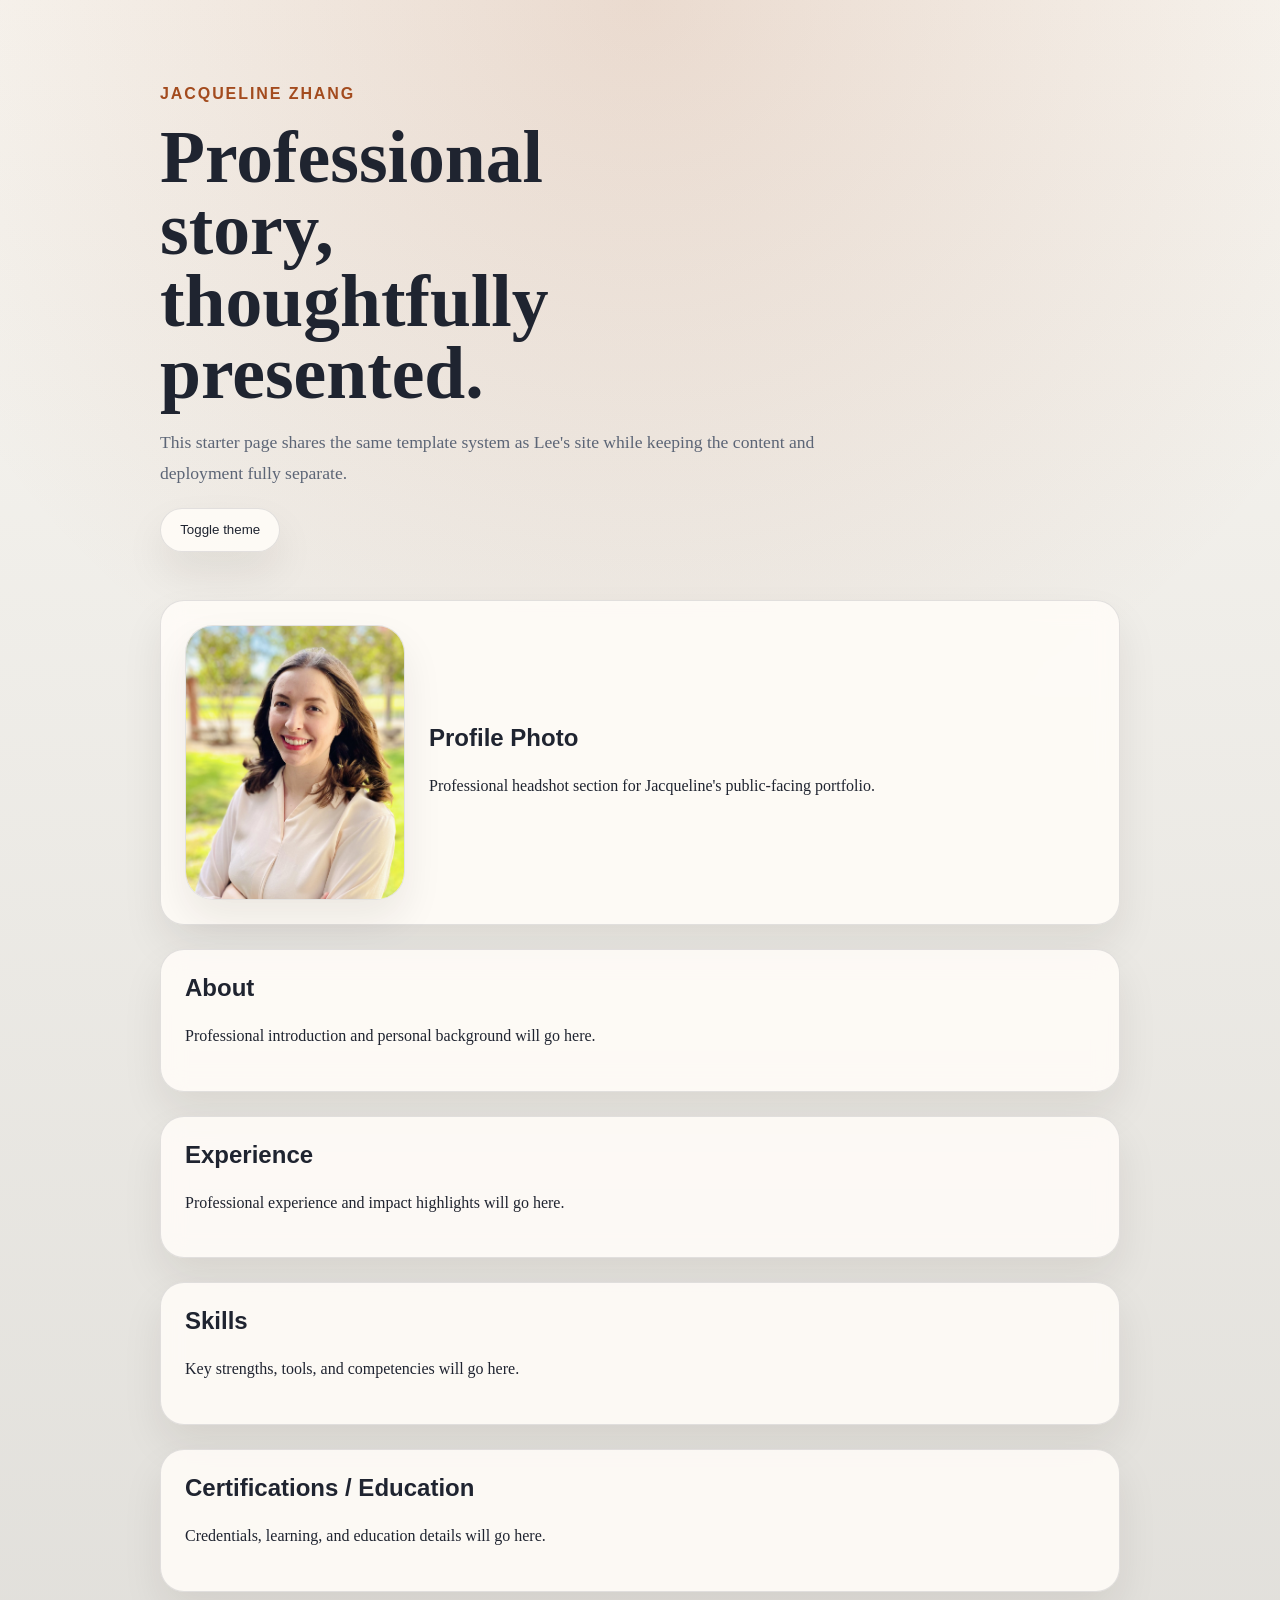
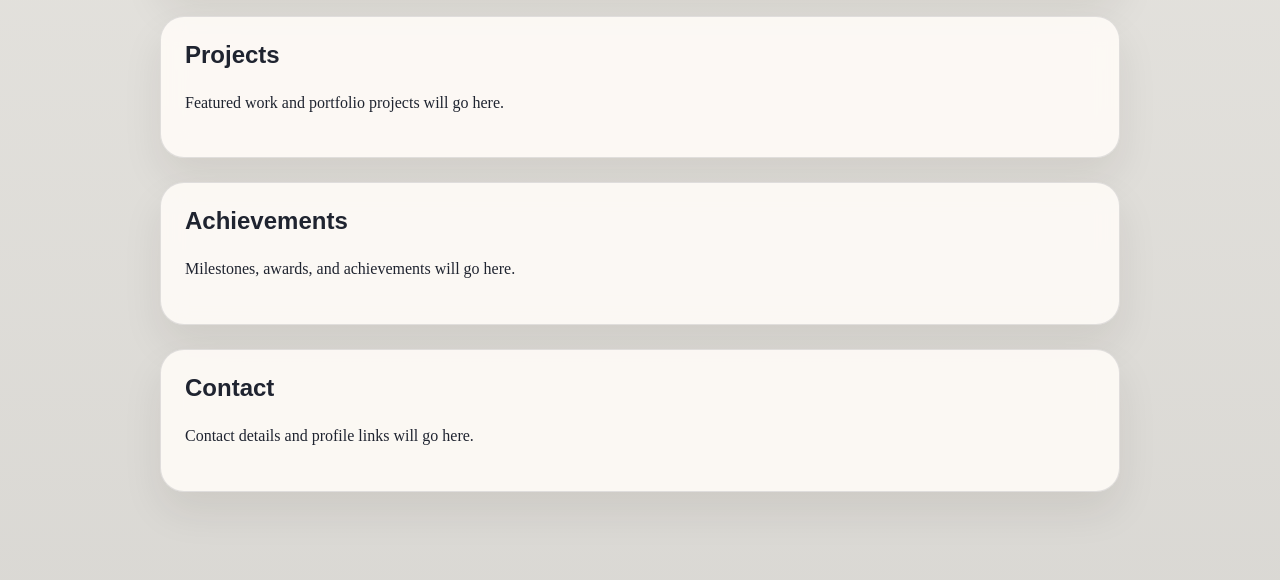
==== sites/jacqueline/src/index.html @ 5aa0fb9c "Initial portfolio sites" ====
<!DOCTYPE html>
<html lang="en">
  <head>
    <meta charset="UTF-8" />
    <meta name="viewport" content="width=device-width, initial-scale=1.0" />
    <title>Jacqueline Zhang | Portfolio</title>
    <meta
      name="description"
      content="Jacqueline Zhang's professional portfolio and resume site."
    />
    <link rel="stylesheet" href="./styles.css" />
    <script defer src="./script.js"></script>
  </head>
  <body>
    <header class="hero">
      <div class="container">
        <p class="eyebrow">Jacqueline Zhang</p>
        <h1>Professional story, thoughtfully presented.</h1>
        <p class="lede">
          This starter page shares the same template system as Lee's site while
          keeping the content and deployment fully separate.
        </p>
        <button class="theme-toggle" type="button" aria-label="Toggle theme">
          Toggle theme
        </button>
      </div>
    </header>

    <main class="container">
      <section class="profile-card">
        <div class="profile-image-wrap">
          <img
            class="profile-image"
            src="./profile-photo.jpeg"
            alt="Professional profile portrait for Jacqueline Zhang"
          />
        </div>
        <div class="profile-copy">
          <h2>Profile Photo</h2>
          <p>
            Professional headshot section for Jacqueline's public-facing
            portfolio.
          </p>
        </div>
      </section>

      <section>
        <h2>About</h2>
        <p>Professional introduction and personal background will go here.</p>
      </section>

      <section>
        <h2>Experience</h2>
        <p>Professional experience and impact highlights will go here.</p>
      </section>

      <section>
        <h2>Skills</h2>
        <p>Key strengths, tools, and competencies will go here.</p>
      </section>

      <section>
        <h2>Certifications / Education</h2>
        <p>Credentials, learning, and education details will go here.</p>
      </section>

      <section>
        <h2>Projects</h2>
        <p>Featured work and portfolio projects will go here.</p>
      </section>

      <section>
        <h2>Achievements</h2>
        <p>Milestones, awards, and achievements will go here.</p>
      </section>

      <section>
        <h2>Contact</h2>
        <p>Contact details and profile links will go here.</p>
      </section>
    </main>
  </body>
</html>
---- sites/jacqueline/src/styles.css ----
:root {
  color-scheme: light dark;
  --bg: #f8f6f1;
  --surface: rgba(255, 252, 247, 0.88);
  --text: #1f2430;
  --muted: #5c6576;
  --accent: #a34b1e;
  --border: rgba(31, 36, 48, 0.12);
  --shadow: 0 20px 40px rgba(40, 28, 15, 0.08);
}

body[data-theme="dark"] {
  --bg: #171310;
  --surface: rgba(29, 22, 18, 0.84);
  --text: #f8f2eb;
  --muted: #d3c7bb;
  --accent: #ffb27d;
  --border: rgba(248, 242, 235, 0.12);
  --shadow: 0 24px 44px rgba(0, 0, 0, 0.28);
}

* {
  box-sizing: border-box;
}

body {
  margin: 0;
  font-family: Georgia, "Times New Roman", serif;
  background:
    radial-gradient(circle at top, rgba(163, 75, 30, 0.16), transparent 35%),
    linear-gradient(180deg, var(--bg), color-mix(in srgb, var(--bg) 88%, #000 12%));
  color: var(--text);
}

.container {
  width: min(960px, calc(100% - 2rem));
  margin: 0 auto;
}

.hero {
  padding: 5rem 0 3rem;
}

.eyebrow {
  margin: 0 0 0.75rem;
  text-transform: uppercase;
  letter-spacing: 0.12em;
  color: var(--accent);
  font-weight: 700;
  font-family: "Segoe UI", Tahoma, Geneva, Verdana, sans-serif;
}

h1 {
  margin: 0;
  max-width: 12ch;
  font-size: clamp(2.5rem, 6vw, 4.6rem);
  line-height: 0.98;
}

.lede {
  max-width: 42rem;
  font-size: 1.1rem;
  line-height: 1.8;
  color: var(--muted);
}

.theme-toggle {
  border: 1px solid var(--border);
  background: var(--surface);
  color: var(--text);
  padding: 0.85rem 1.2rem;
  border-radius: 999px;
  cursor: pointer;
  box-shadow: var(--shadow);
}

main {
  padding-bottom: 4rem;
}

.profile-card {
  display: grid;
  grid-template-columns: minmax(180px, 220px) 1fr;
  gap: 1.5rem;
  align-items: center;
}

.profile-image-wrap {
  display: flex;
  justify-content: center;
}

.profile-image {
  width: min(100%, 220px);
  aspect-ratio: 4 / 5;
  display: block;
  object-fit: cover;
  border-radius: 28px;
  border: 1px solid var(--border);
  box-shadow: var(--shadow);
  background: color-mix(in srgb, var(--surface) 72%, white 28%);
}

.profile-copy p {
  margin-bottom: 0;
}

section {
  margin-bottom: 1.5rem;
  padding: 1.5rem;
  border: 1px solid var(--border);
  border-radius: 24px;
  background: var(--surface);
  box-shadow: var(--shadow);
  backdrop-filter: blur(12px);
}

h2 {
  margin-top: 0;
  font-family: "Segoe UI", Tahoma, Geneva, Verdana, sans-serif;
}

p {
  line-height: 1.8;
}

@media (max-width: 640px) {
  .hero {
    padding-top: 3.5rem;
  }

  .profile-card {
    grid-template-columns: 1fr;
    text-align: center;
  }

  section {
    padding: 1.2rem;
  }
}
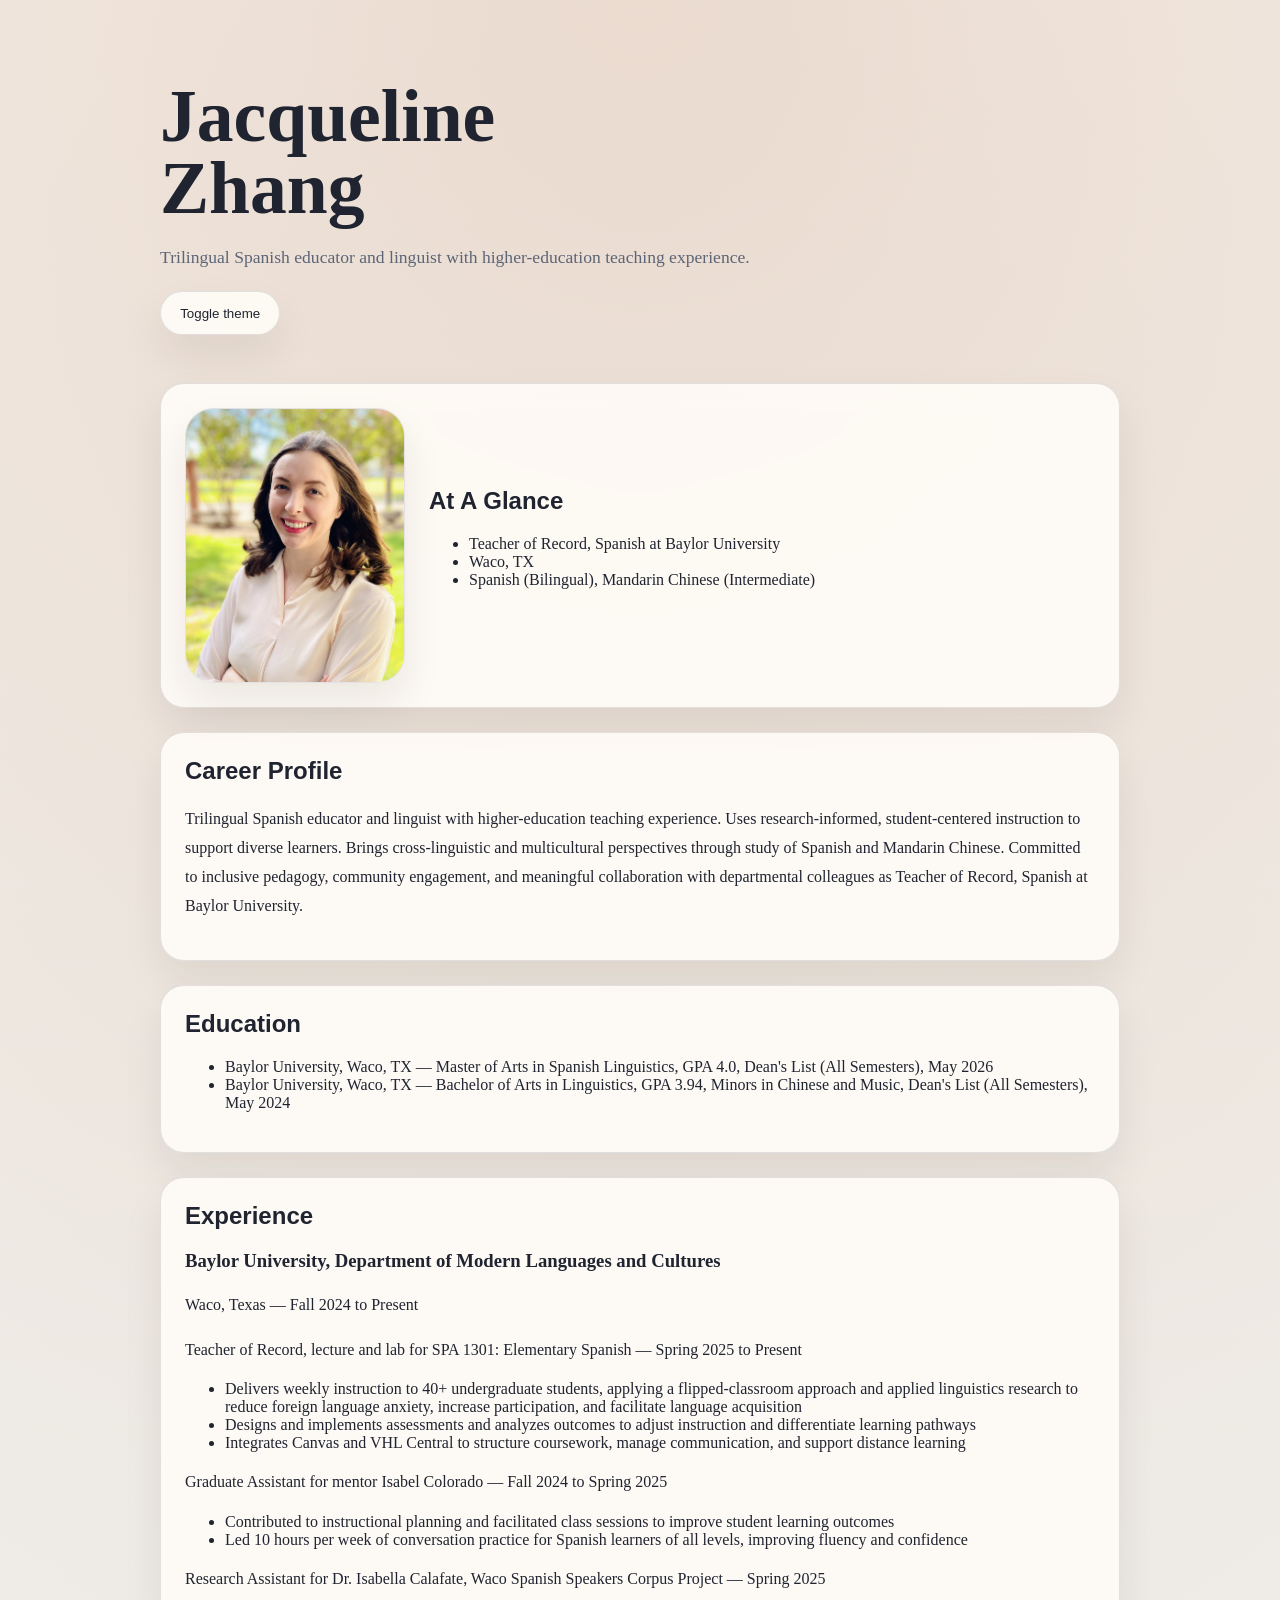
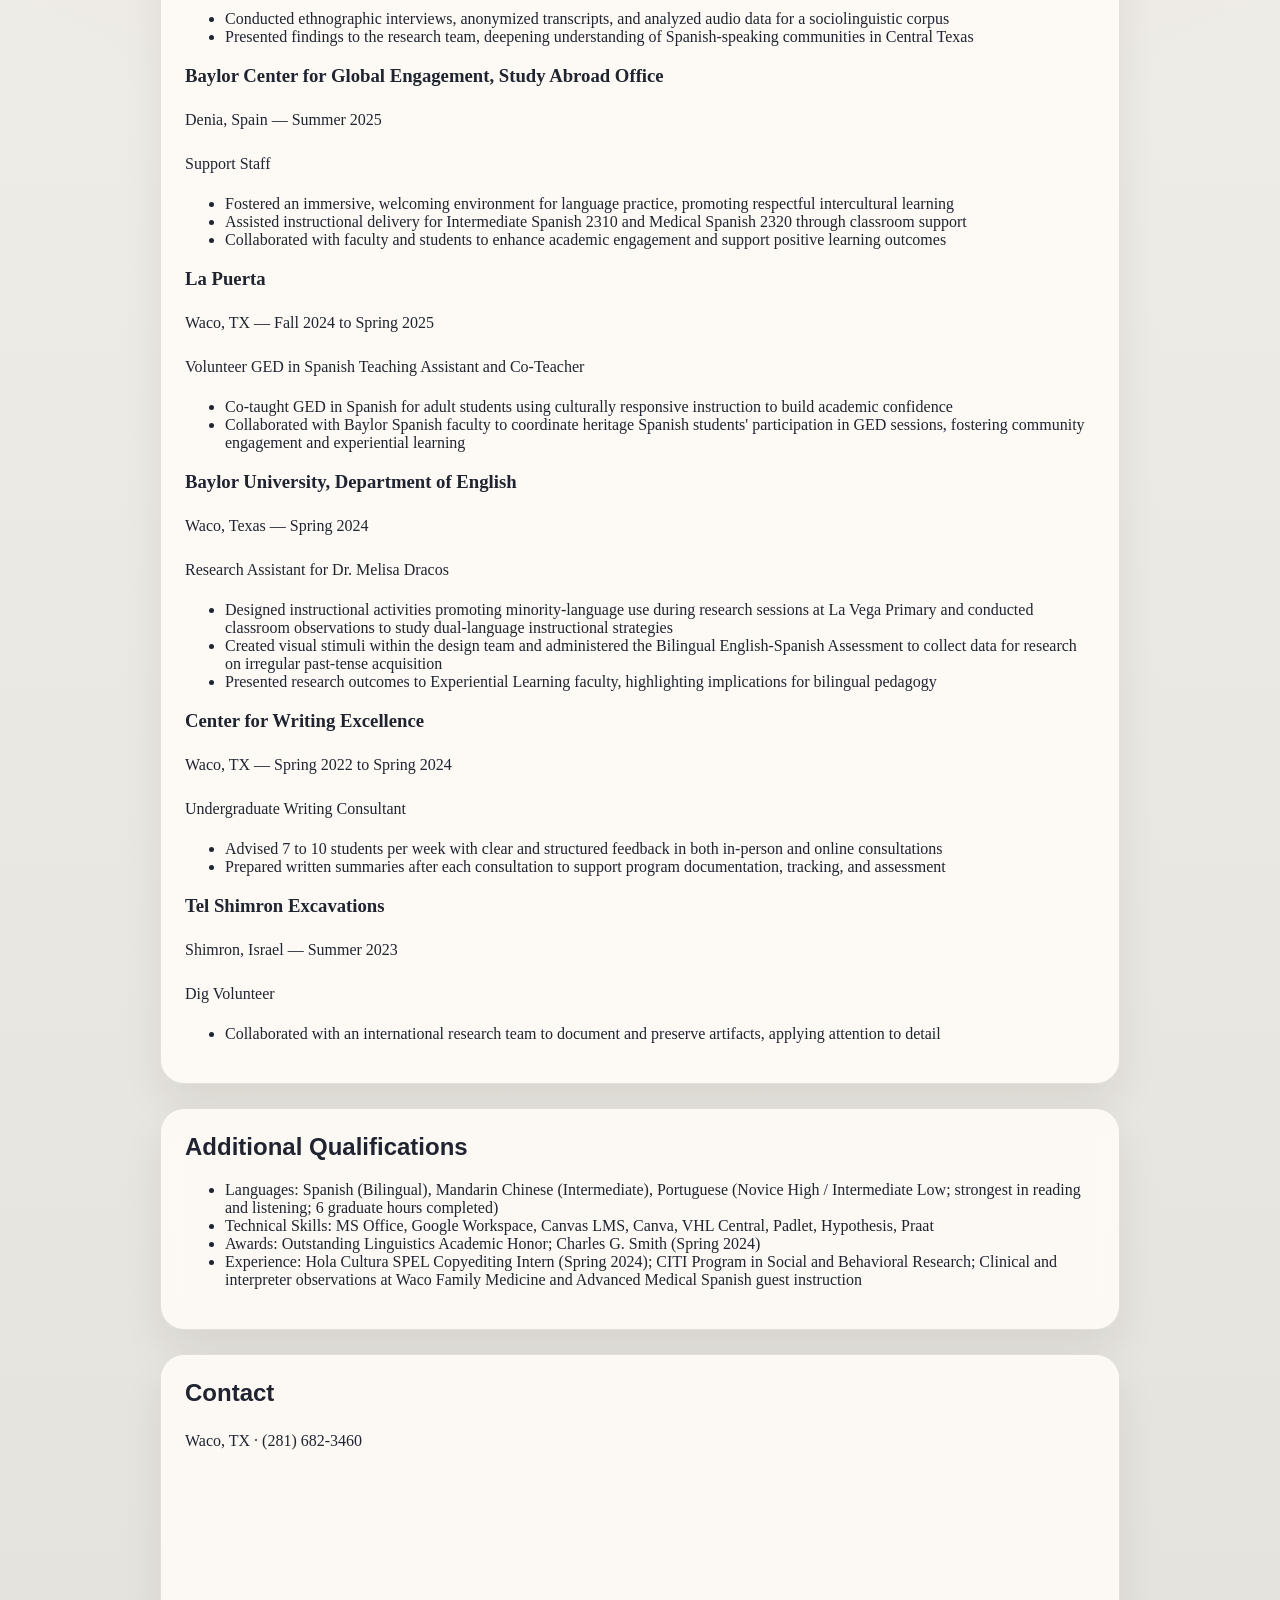
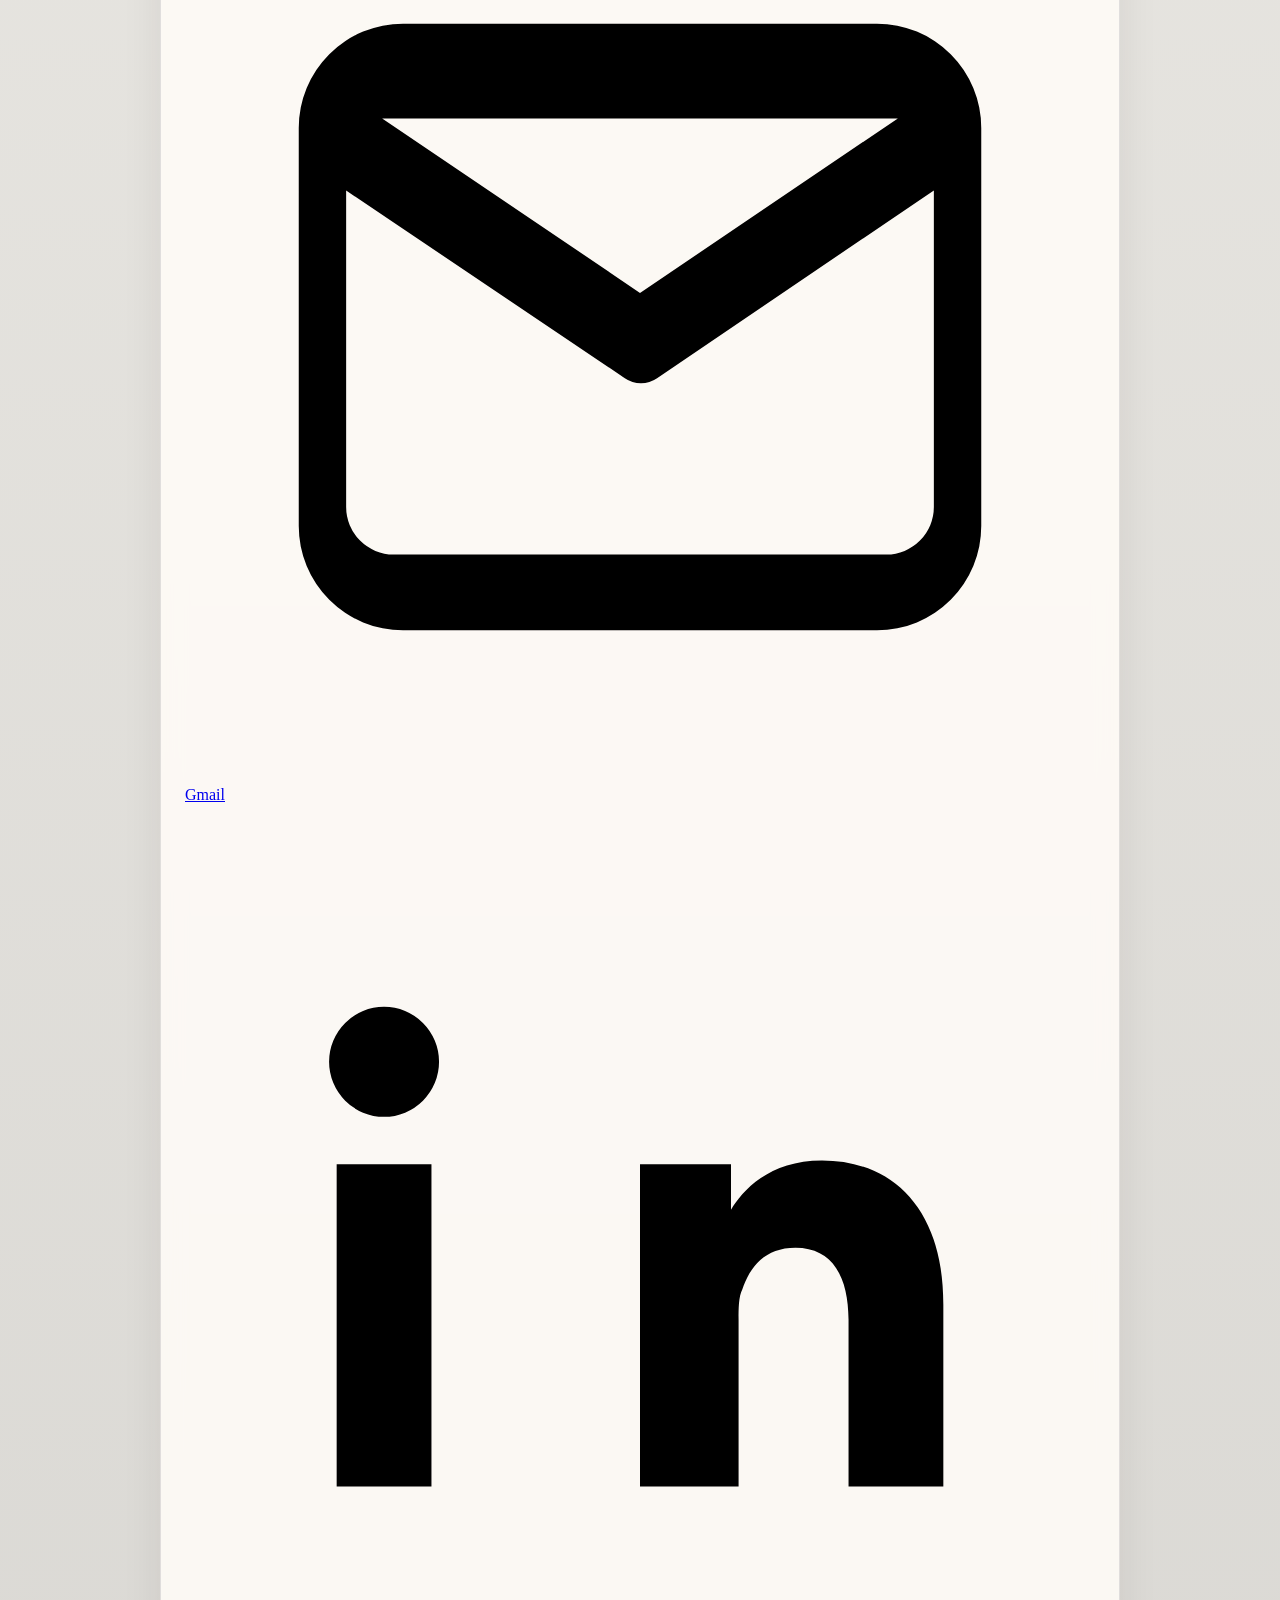
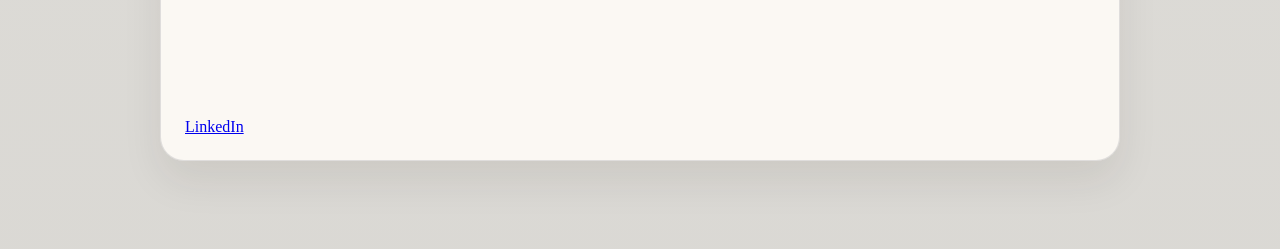
==== commit 5ff85ae5: "Added workflow for jacq site and reformatted site with resume" ====
--- a/sites/jacqueline/src/index.html
+++ b/sites/jacqueline/src/index.html
@@ -8,17 +8,20 @@
       name="description"
       content="Jacqueline Zhang's professional portfolio and resume site."
     />
+    <link
+      rel="icon"
+      href="data:image/svg+xml,%3Csvg xmlns='http://www.w3.org/2000/svg' width='64' height='64'%3E%3Crect width='64' height='64' rx='14' fill='%230e1b2a'/%3E%3Ctext x='50%25' y='56%25' text-anchor='middle' font-family='Helvetica, Arial, sans-serif' font-size='38' fill='white'%3EJ%3C/text%3E%3C/svg%3E"
+    />
     <link rel="stylesheet" href="./styles.css" />
     <script defer src="./script.js"></script>
   </head>
   <body>
     <header class="hero">
       <div class="container">
-        <p class="eyebrow">Jacqueline Zhang</p>
-        <h1>Professional story, thoughtfully presented.</h1>
+        <h1>Jacqueline Zhang</h1>
         <p class="lede">
-          This starter page shares the same template system as Lee's site while
-          keeping the content and deployment fully separate.
+          Trilingual Spanish educator and linguist with higher-education
+          teaching experience.
         </p>
         <button class="theme-toggle" type="button" aria-label="Toggle theme">
           Toggle theme
@@ -36,47 +39,228 @@
           />
         </div>
         <div class="profile-copy">
-          <h2>Profile Photo</h2>
-          <p>
-            Professional headshot section for Jacqueline's public-facing
-            portfolio.
-          </p>
+          <h2>At A Glance</h2>
+          <ul>
+            <li>Teacher of Record, Spanish at Baylor University</li>
+            <li>Waco, TX</li>
+            <li>Spanish (Bilingual), Mandarin Chinese (Intermediate)</li>
+          </ul>
         </div>
       </section>
 
       <section>
-        <h2>About</h2>
-        <p>Professional introduction and personal background will go here.</p>
+        <h2>Career Profile</h2>
+        <p>
+          Trilingual Spanish educator and linguist with higher-education
+          teaching experience. Uses research-informed, student-centered
+          instruction to support diverse learners. Brings cross-linguistic and
+          multicultural perspectives through study of Spanish and Mandarin Chinese. 
+          Committed to inclusive pedagogy, community engagement,
+          and meaningful collaboration with departmental colleagues as Teacher of Record,
+          Spanish at Baylor University.
+        </p>
+      </section>
+
+      <section>
+        <h2>Education</h2>
+        <ul>
+          <li>
+            Baylor University, Waco, TX — Master of Arts in Spanish Linguistics,
+            GPA 4.0, Dean's List (All Semesters), May 2026
+          </li>
+          <li>
+            Baylor University, Waco, TX — Bachelor of Arts in Linguistics, GPA
+            3.94, Minors in Chinese and Music, Dean's List (All Semesters), May
+            2024
+          </li>
+        </ul>
       </section>
 
       <section>
         <h2>Experience</h2>
-        <p>Professional experience and impact highlights will go here.</p>
-      </section>
-
-      <section>
-        <h2>Skills</h2>
-        <p>Key strengths, tools, and competencies will go here.</p>
-      </section>
-
-      <section>
-        <h2>Certifications / Education</h2>
-        <p>Credentials, learning, and education details will go here.</p>
-      </section>
-
-      <section>
-        <h2>Projects</h2>
-        <p>Featured work and portfolio projects will go here.</p>
-      </section>
-
-      <section>
-        <h2>Achievements</h2>
-        <p>Milestones, awards, and achievements will go here.</p>
+
+        <h3>Baylor University, Department of Modern Languages and Cultures</h3>
+        <p>Waco, Texas — Fall 2024 to Present</p>
+        <p>
+          Teacher of Record, lecture and lab for SPA 1301: Elementary Spanish —
+          Spring 2025 to Present
+        </p>
+        <ul>
+          <li>
+            Delivers weekly instruction to 40+ undergraduate students, applying
+            a flipped-classroom approach and applied linguistics research to
+            reduce foreign language anxiety, increase participation, and
+            facilitate language acquisition
+          </li>
+          <li>
+            Designs and implements assessments and analyzes outcomes to adjust
+            instruction and differentiate learning pathways
+          </li>
+          <li>
+            Integrates Canvas and VHL Central to structure coursework, manage
+            communication, and support distance learning
+          </li>
+        </ul>
+        <p>Graduate Assistant for mentor Isabel Colorado — Fall 2024 to Spring 2025</p>
+        <ul>
+          <li>
+            Contributed to instructional planning and facilitated class sessions
+            to improve student learning outcomes
+          </li>
+          <li>
+            Led 10 hours per week of conversation practice for Spanish learners
+            of all levels, improving fluency and confidence
+          </li>
+        </ul>
+        <p>
+          Research Assistant for Dr. Isabella Calafate, Waco Spanish Speakers
+          Corpus Project — Spring 2025
+        </p>
+        <ul>
+          <li>
+            Conducted ethnographic interviews, anonymized transcripts, and
+            analyzed audio data for a sociolinguistic corpus
+          </li>
+          <li>
+            Presented findings to the research team, deepening understanding of
+            Spanish-speaking communities in Central Texas
+          </li>
+        </ul>
+
+        <h3>Baylor Center for Global Engagement, Study Abroad Office</h3>
+        <p>Denia, Spain — Summer 2025</p>
+        <p>Support Staff</p>
+        <ul>
+          <li>
+            Fostered an immersive, welcoming environment for language practice,
+            promoting respectful intercultural learning
+          </li>
+          <li>
+            Assisted instructional delivery for Intermediate Spanish 2310 and
+            Medical Spanish 2320 through classroom support
+          </li>
+          <li>
+            Collaborated with faculty and students to enhance academic
+            engagement and support positive learning outcomes
+          </li>
+        </ul>
+
+        <h3>La Puerta</h3>
+        <p>Waco, TX — Fall 2024 to Spring 2025</p>
+        <p>Volunteer GED in Spanish Teaching Assistant and Co-Teacher</p>
+        <ul>
+          <li>
+            Co-taught GED in Spanish for adult students using culturally
+            responsive instruction to build academic confidence
+          </li>
+          <li>
+            Collaborated with Baylor Spanish faculty to coordinate heritage
+            Spanish students' participation in GED sessions, fostering community
+            engagement and experiential learning
+          </li>
+        </ul>
+
+        <h3>Baylor University, Department of English</h3>
+        <p>Waco, Texas — Spring 2024</p>
+        <p>Research Assistant for Dr. Melisa Dracos</p>
+        <ul>
+          <li>
+            Designed instructional activities promoting minority-language use
+            during research sessions at La Vega Primary and conducted classroom
+            observations to study dual-language instructional strategies
+          </li>
+          <li>
+            Created visual stimuli within the design team and administered the
+            Bilingual English-Spanish Assessment to collect data for research on
+            irregular past-tense acquisition
+          </li>
+          <li>
+            Presented research outcomes to Experiential Learning faculty,
+            highlighting implications for bilingual pedagogy
+          </li>
+        </ul>
+
+        <h3>Center for Writing Excellence</h3>
+        <p>Waco, TX — Spring 2022 to Spring 2024</p>
+        <p>Undergraduate Writing Consultant</p>
+        <ul>
+          <li>
+            Advised 7 to 10 students per week with clear and structured feedback
+            in both in-person and online consultations
+          </li>
+          <li>
+            Prepared written summaries after each consultation to support
+            program documentation, tracking, and assessment
+          </li>
+        </ul>
+
+        <h3>Tel Shimron Excavations</h3>
+        <p>Shimron, Israel — Summer 2023</p>
+        <p>Dig Volunteer</p>
+        <ul>
+          <li>
+            Collaborated with an international research team to document and
+            preserve artifacts, applying attention to detail
+          </li>
+        </ul>
+      </section>
+
+      <section>
+        <h2>Additional Qualifications</h2>
+        <ul>
+          <li>
+            Languages: Spanish (Bilingual), Mandarin Chinese (Intermediate),
+            Portuguese (Novice High / Intermediate Low; strongest in reading and
+            listening; 6 graduate hours completed)
+          </li>
+          <li>
+            Technical Skills: MS Office, Google Workspace, Canvas LMS, Canva,
+            VHL Central, Padlet, Hypothesis, Praat
+          </li>
+          <li>
+            Awards: Outstanding Linguistics Academic Honor; Charles G. Smith
+            (Spring 2024)
+          </li>
+          <li>
+            Experience: Hola Cultura SPEL Copyediting Intern (Spring 2024); CITI
+            Program in Social and Behavioral Research; Clinical and interpreter
+            observations at Waco Family Medicine and Advanced Medical Spanish
+            guest instruction
+          </li>
+        </ul>
       </section>
 
       <section>
         <h2>Contact</h2>
-        <p>Contact details and profile links will go here.</p>
+        <p>Waco, TX · (281) 682-3460</p>
+        <div class="contact-icons">
+          <a
+            class="contact-icon"
+            href="mailto:jacquelineszhang@gmail.com"
+            aria-label="Email Jacqueline Zhang"
+            title="Email"
+          >
+            <svg viewBox="0 0 24 24" aria-hidden="true">
+              <path
+                d="M3 6.75A2.75 2.75 0 0 1 5.75 4h12.5A2.75 2.75 0 0 1 21 6.75v10.5A2.75 2.75 0 0 1 18.25 20H5.75A2.75 2.75 0 0 1 3 17.25V6.75Zm2.2-.25 6.8 4.6 6.8-4.6H5.2Zm13.3 11.5a1.25 1.25 0 0 0 1.25-1.25V8.4l-7.3 4.95a.75.75 0 0 1-.85 0L4.25 8.4v8.35A1.25 1.25 0 0 0 5.5 18h13Z"
+              />
+            </svg>
+            <span>Gmail</span>
+          </a>
+          <a
+            class="contact-icon"
+            href="https://www.linkedin.com/in/zhang-jacqueline/"
+            aria-label="Jacqueline Zhang on LinkedIn"
+            title="LinkedIn"
+          >
+            <svg viewBox="0 0 24 24" aria-hidden="true">
+              <path
+                d="M6.5 9.5v8.5H4V9.5h2.5Zm.2-2.7a1.45 1.45 0 1 1-2.9 0 1.45 1.45 0 0 1 2.9 0ZM20 13.2V18h-2.5v-4.4c0-1.1-.4-1.9-1.4-1.9-.8 0-1.2.5-1.4 1.1-.1.2-.1.5-.1.8V18H12V9.5h2.4v1.2c.3-.5 1-1.3 2.4-1.3 1.8 0 3.2 1.2 3.2 3.8Z"
+              />
+            </svg>
+            <span>LinkedIn</span>
+          </a>
+        </div>
       </section>
     </main>
   </body>
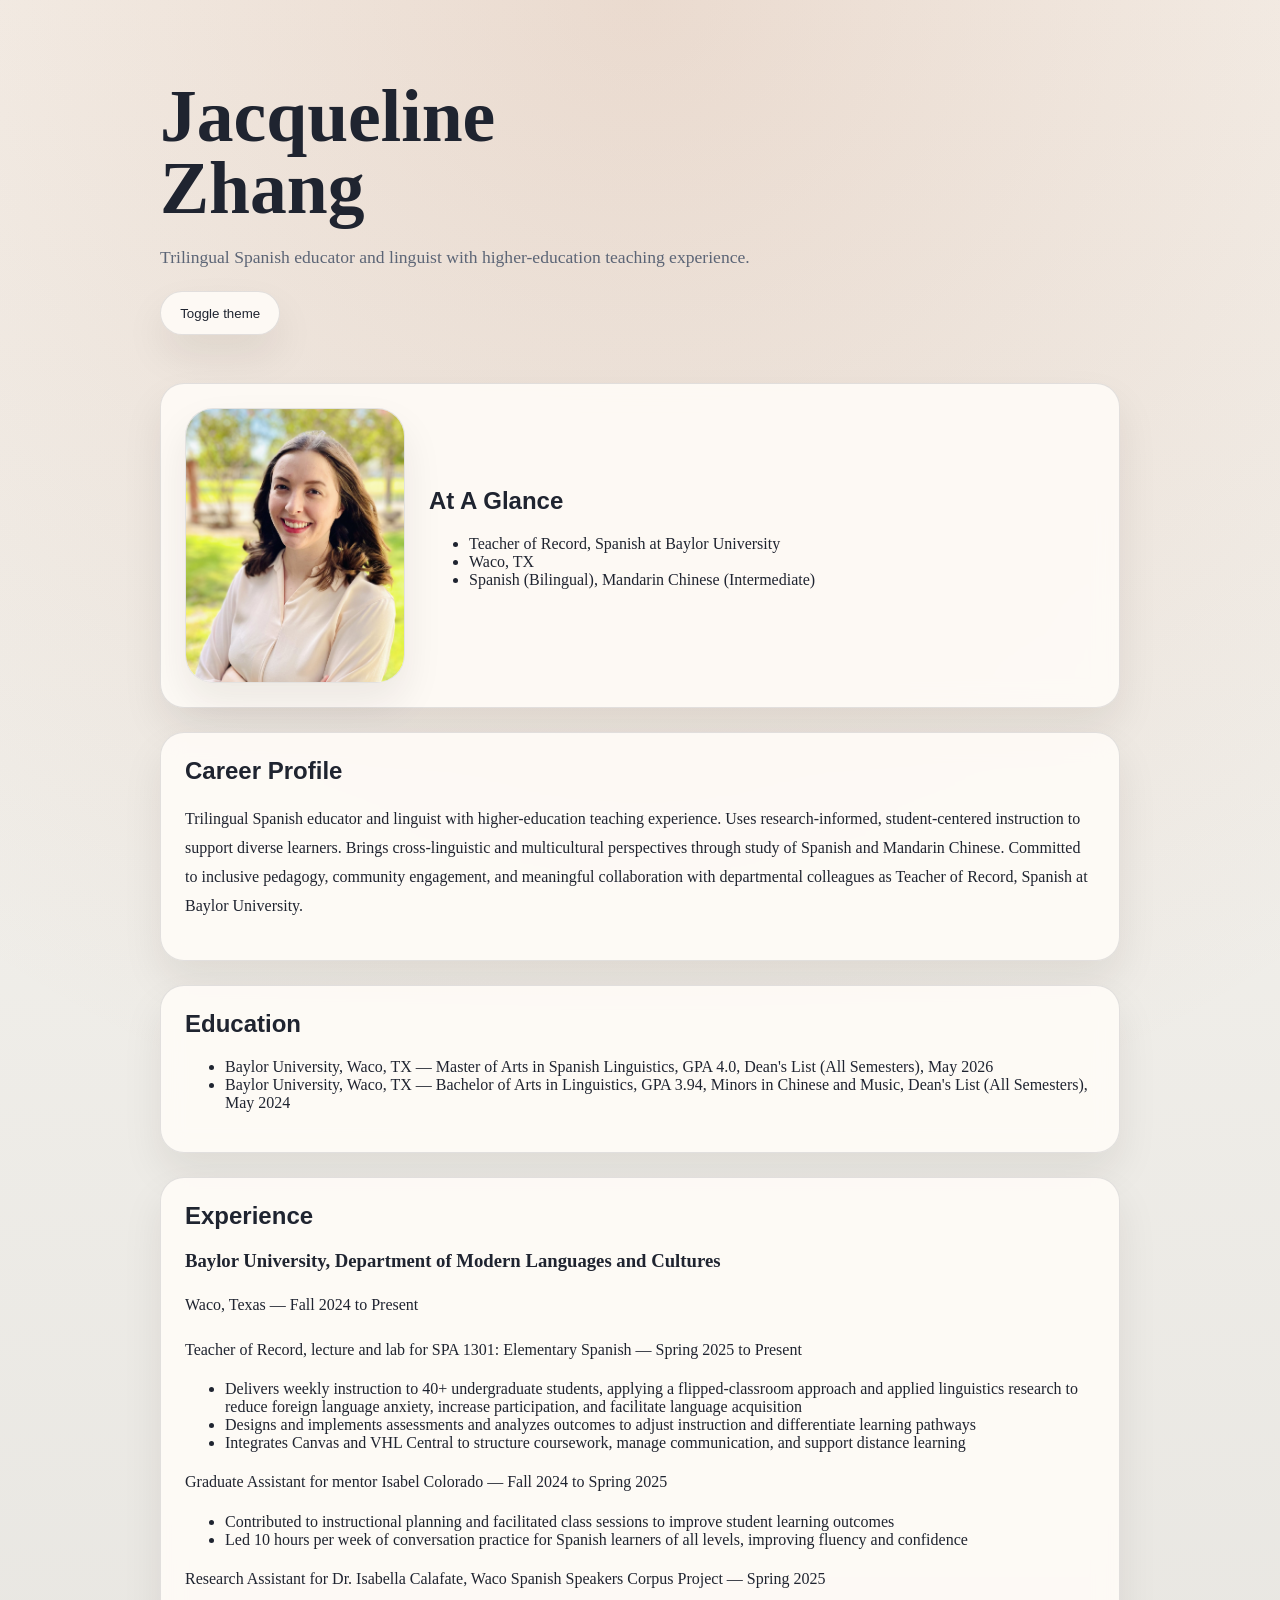
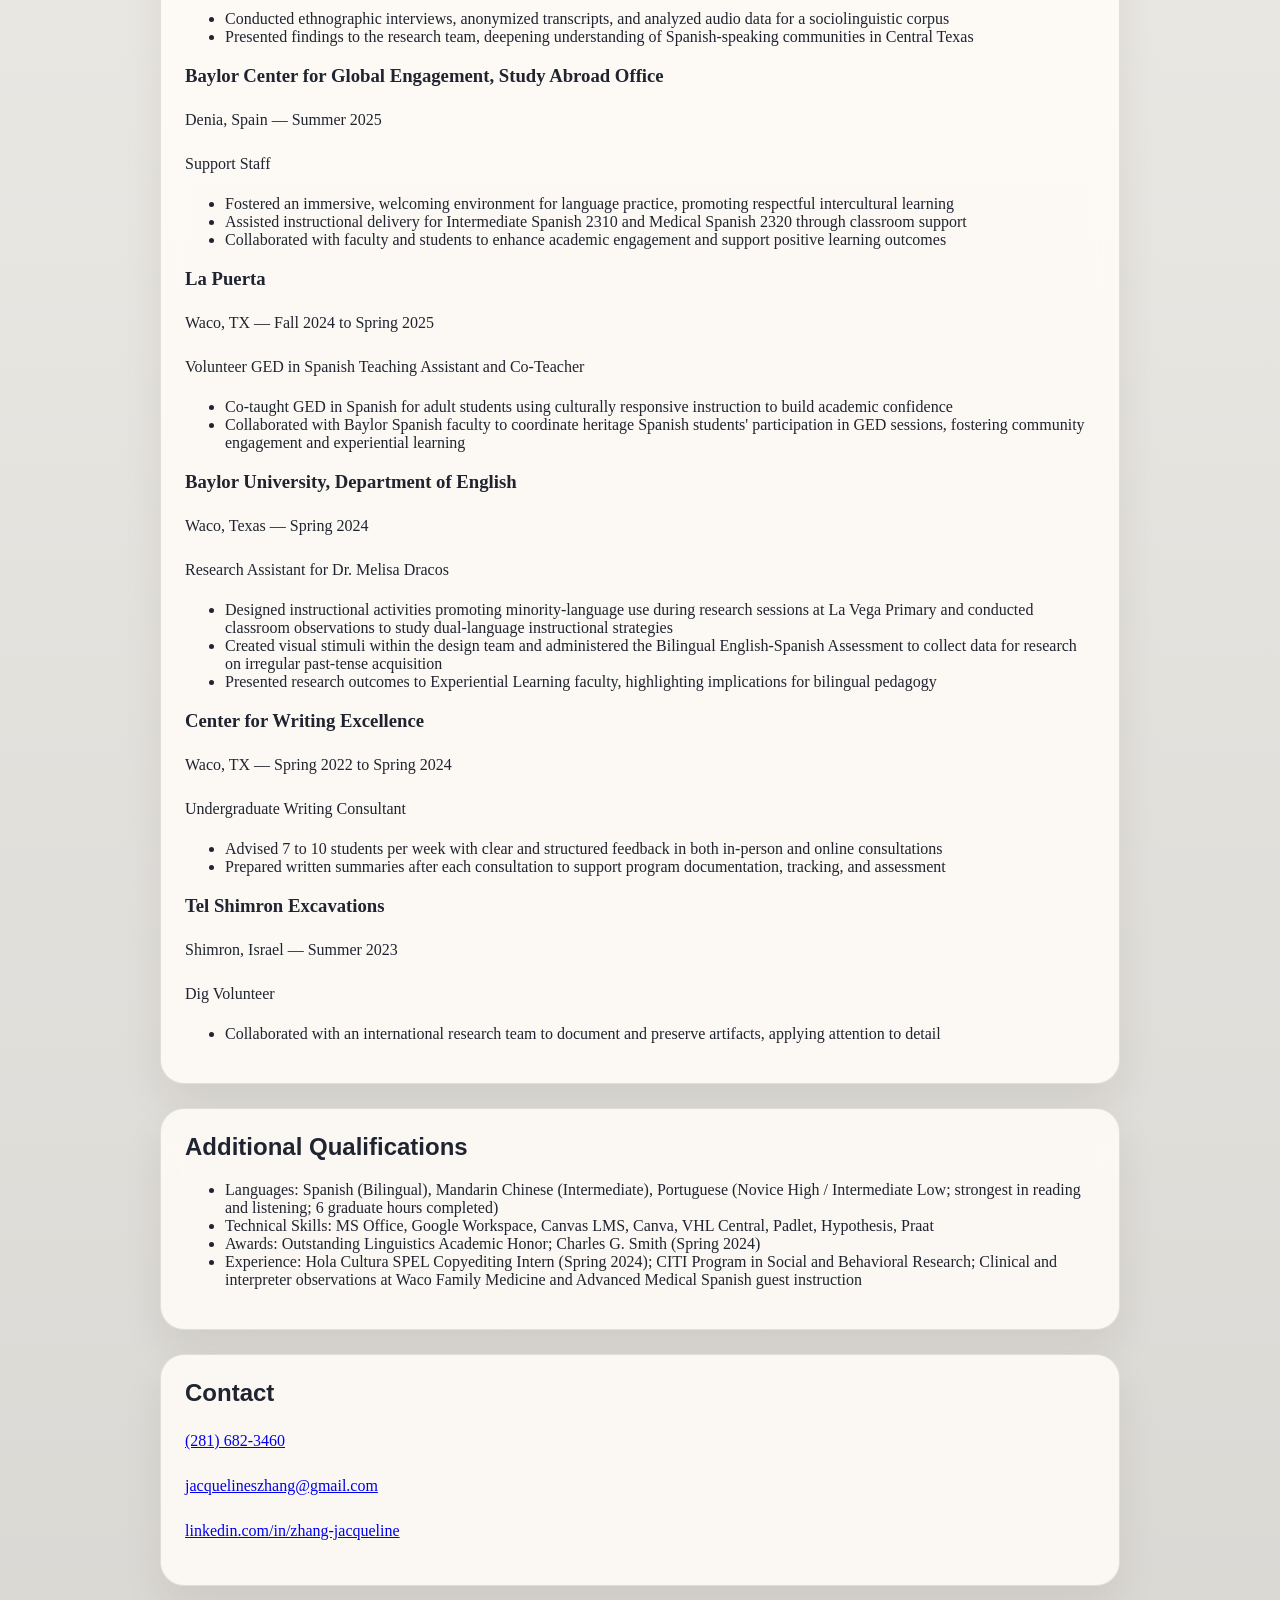
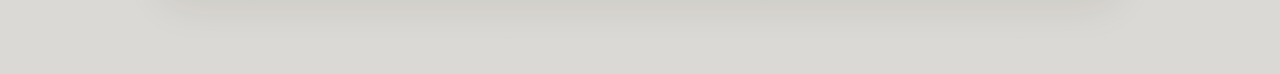
==== commit be581aaf: "Reformatted website" ====
--- a/sites/jacqueline/src/index.html
+++ b/sites/jacqueline/src/index.html
@@ -10,7 +10,7 @@
     />
     <link
       rel="icon"
-      href="data:image/svg+xml,%3Csvg xmlns='http://www.w3.org/2000/svg' width='64' height='64'%3E%3Crect width='64' height='64' rx='14' fill='%230e1b2a'/%3E%3Ctext x='50%25' y='56%25' text-anchor='middle' font-family='Helvetica, Arial, sans-serif' font-size='38' fill='white'%3EJ%3C/text%3E%3C/svg%3E"
+      href="data:image/svg+xml,%3Csvg xmlns='http://www.w3.org/2000/svg' width='64' height='64'%3E%3Crect width='64' height='64' rx='14' fill='%230e1b2a'/%3E%3Ctext x='50%25' y='50%25' text-anchor='middle' dominant-baseline='central' font-family='Helvetica, Arial, sans-serif' font-size='38' fill='white'%3EJ%3C/text%3E%3C/svg%3E"
     />
     <link rel="stylesheet" href="./styles.css" />
     <script defer src="./script.js"></script>
@@ -232,35 +232,17 @@
 
       <section>
         <h2>Contact</h2>
-        <p>Waco, TX · (281) 682-3460</p>
-        <div class="contact-icons">
-          <a
-            class="contact-icon"
-            href="mailto:jacquelineszhang@gmail.com"
-            aria-label="Email Jacqueline Zhang"
-            title="Email"
+        <p><a href="tel:+12816823460">(281) 682-3460</a></p>
+        <p>
+          <a href="mailto:jacquelineszhang@gmail.com"
+            >jacquelineszhang@gmail.com</a
           >
-            <svg viewBox="0 0 24 24" aria-hidden="true">
-              <path
-                d="M3 6.75A2.75 2.75 0 0 1 5.75 4h12.5A2.75 2.75 0 0 1 21 6.75v10.5A2.75 2.75 0 0 1 18.25 20H5.75A2.75 2.75 0 0 1 3 17.25V6.75Zm2.2-.25 6.8 4.6 6.8-4.6H5.2Zm13.3 11.5a1.25 1.25 0 0 0 1.25-1.25V8.4l-7.3 4.95a.75.75 0 0 1-.85 0L4.25 8.4v8.35A1.25 1.25 0 0 0 5.5 18h13Z"
-              />
-            </svg>
-            <span>Gmail</span>
-          </a>
-          <a
-            class="contact-icon"
-            href="https://www.linkedin.com/in/zhang-jacqueline/"
-            aria-label="Jacqueline Zhang on LinkedIn"
-            title="LinkedIn"
+        </p>
+        <p>
+          <a href="https://www.linkedin.com/in/zhang-jacqueline/"
+            >linkedin.com/in/zhang-jacqueline</a
           >
-            <svg viewBox="0 0 24 24" aria-hidden="true">
-              <path
-                d="M6.5 9.5v8.5H4V9.5h2.5Zm.2-2.7a1.45 1.45 0 1 1-2.9 0 1.45 1.45 0 0 1 2.9 0ZM20 13.2V18h-2.5v-4.4c0-1.1-.4-1.9-1.4-1.9-.8 0-1.2.5-1.4 1.1-.1.2-.1.5-.1.8V18H12V9.5h2.4v1.2c.3-.5 1-1.3 2.4-1.3 1.8 0 3.2 1.2 3.2 3.8Z"
-              />
-            </svg>
-            <span>LinkedIn</span>
-          </a>
-        </div>
+        </p>
       </section>
     </main>
   </body>
--- a/sites/jacqueline/src/styles.css
+++ b/sites/jacqueline/src/styles.css
@@ -124,6 +124,7 @@
   line-height: 1.8;
 }
 
+
 @media (max-width: 640px) {
   .hero {
     padding-top: 3.5rem;
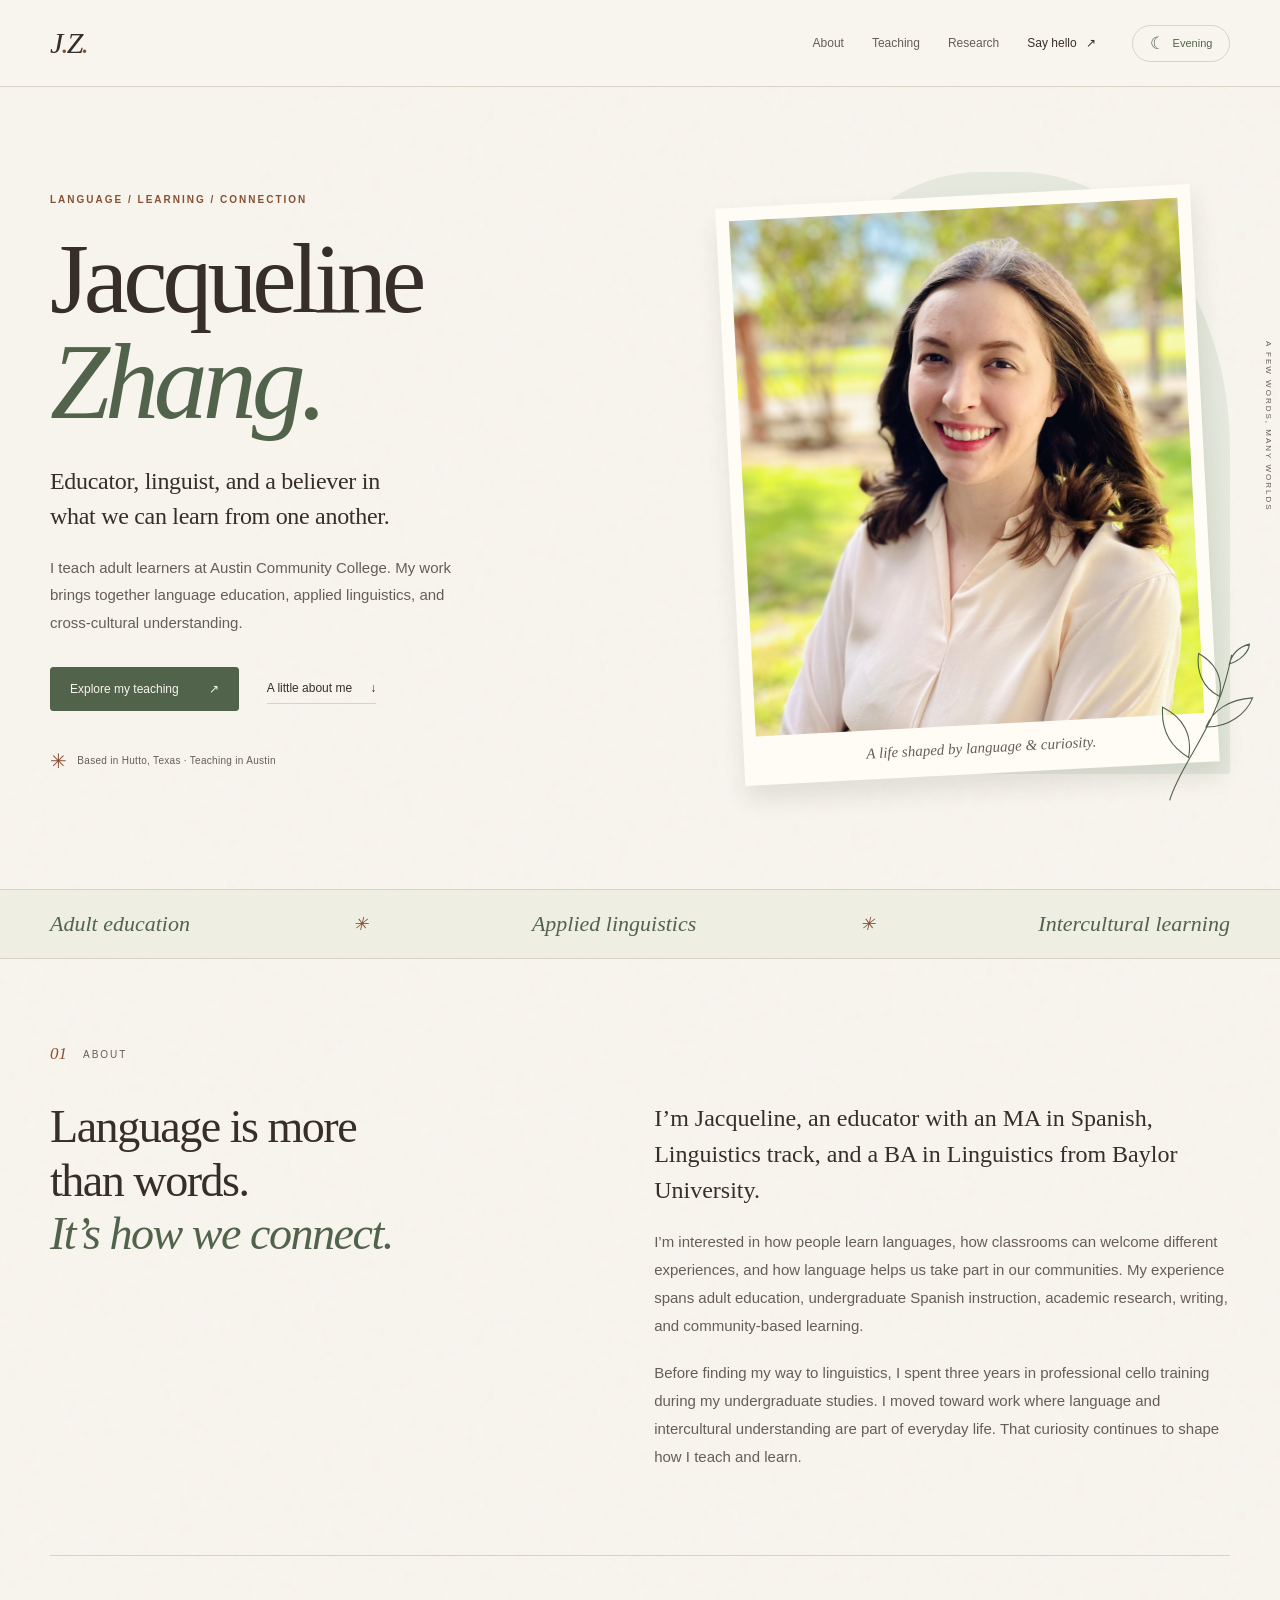
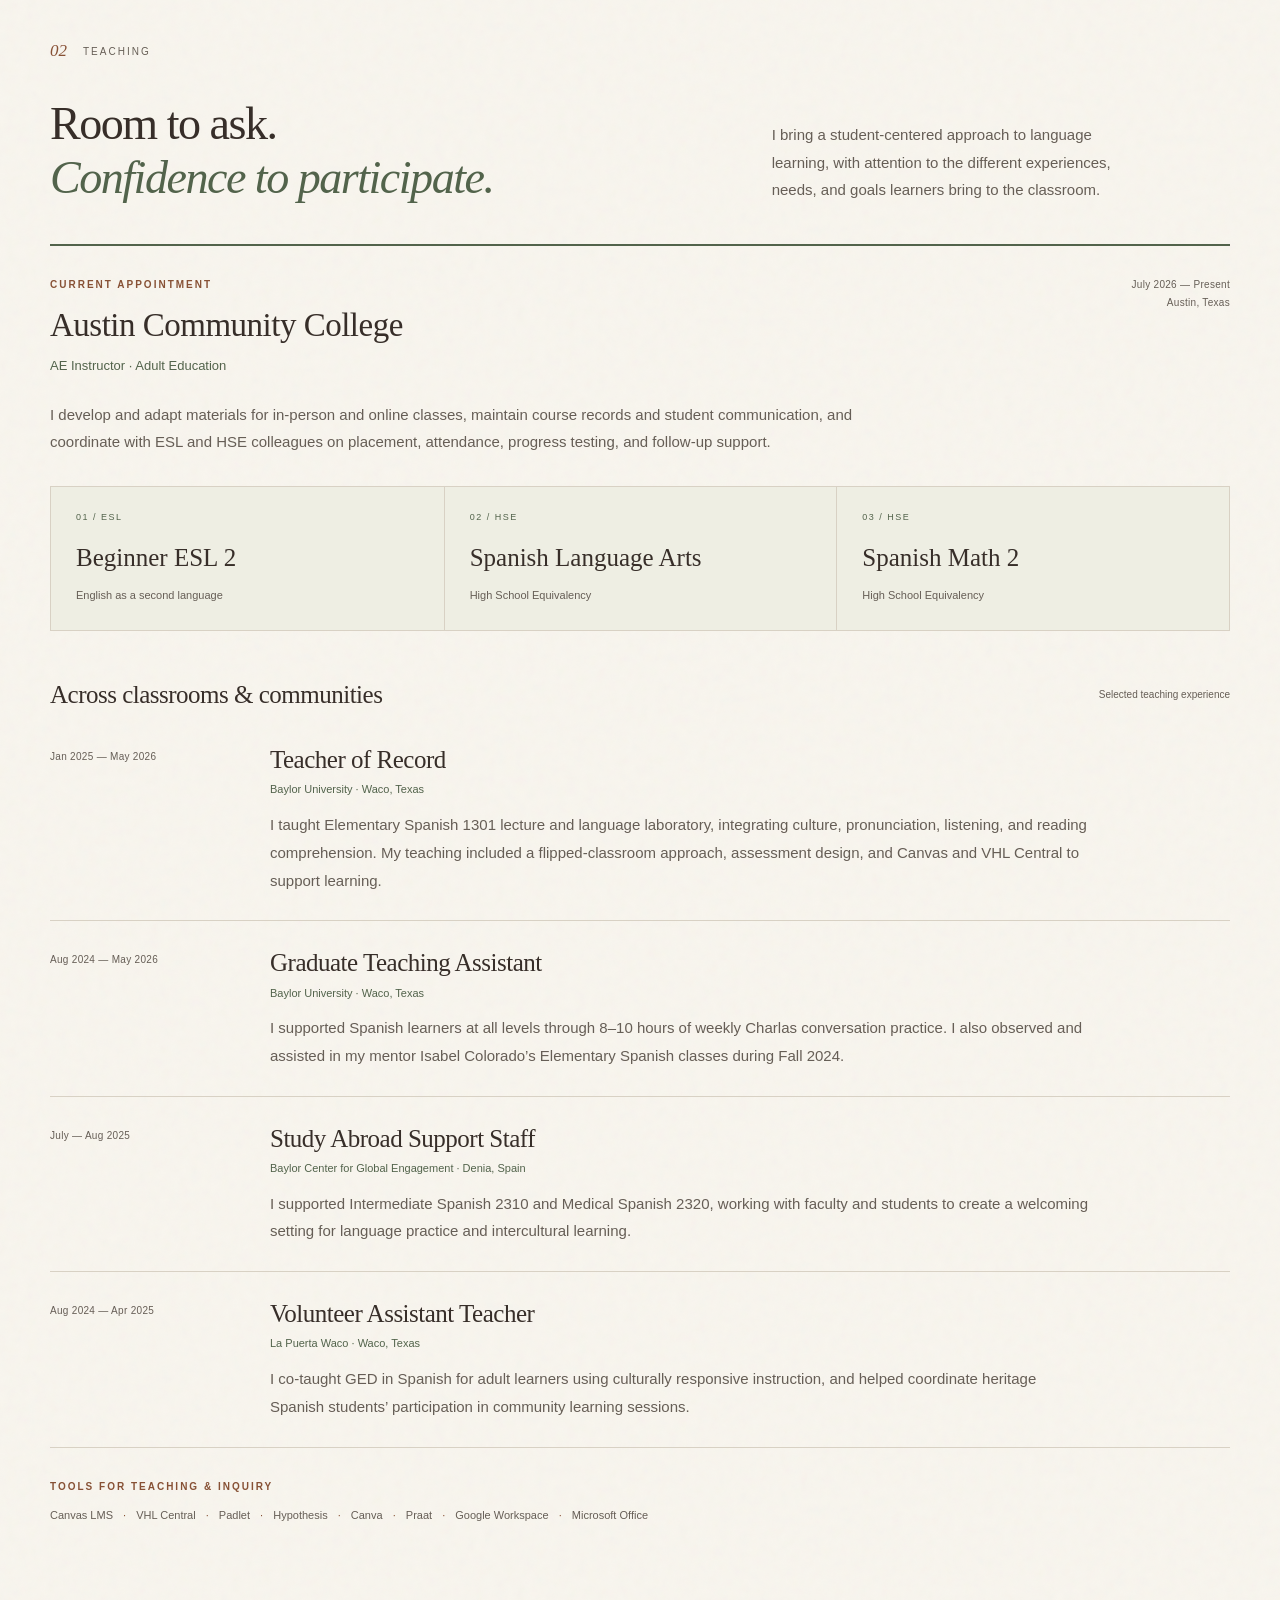
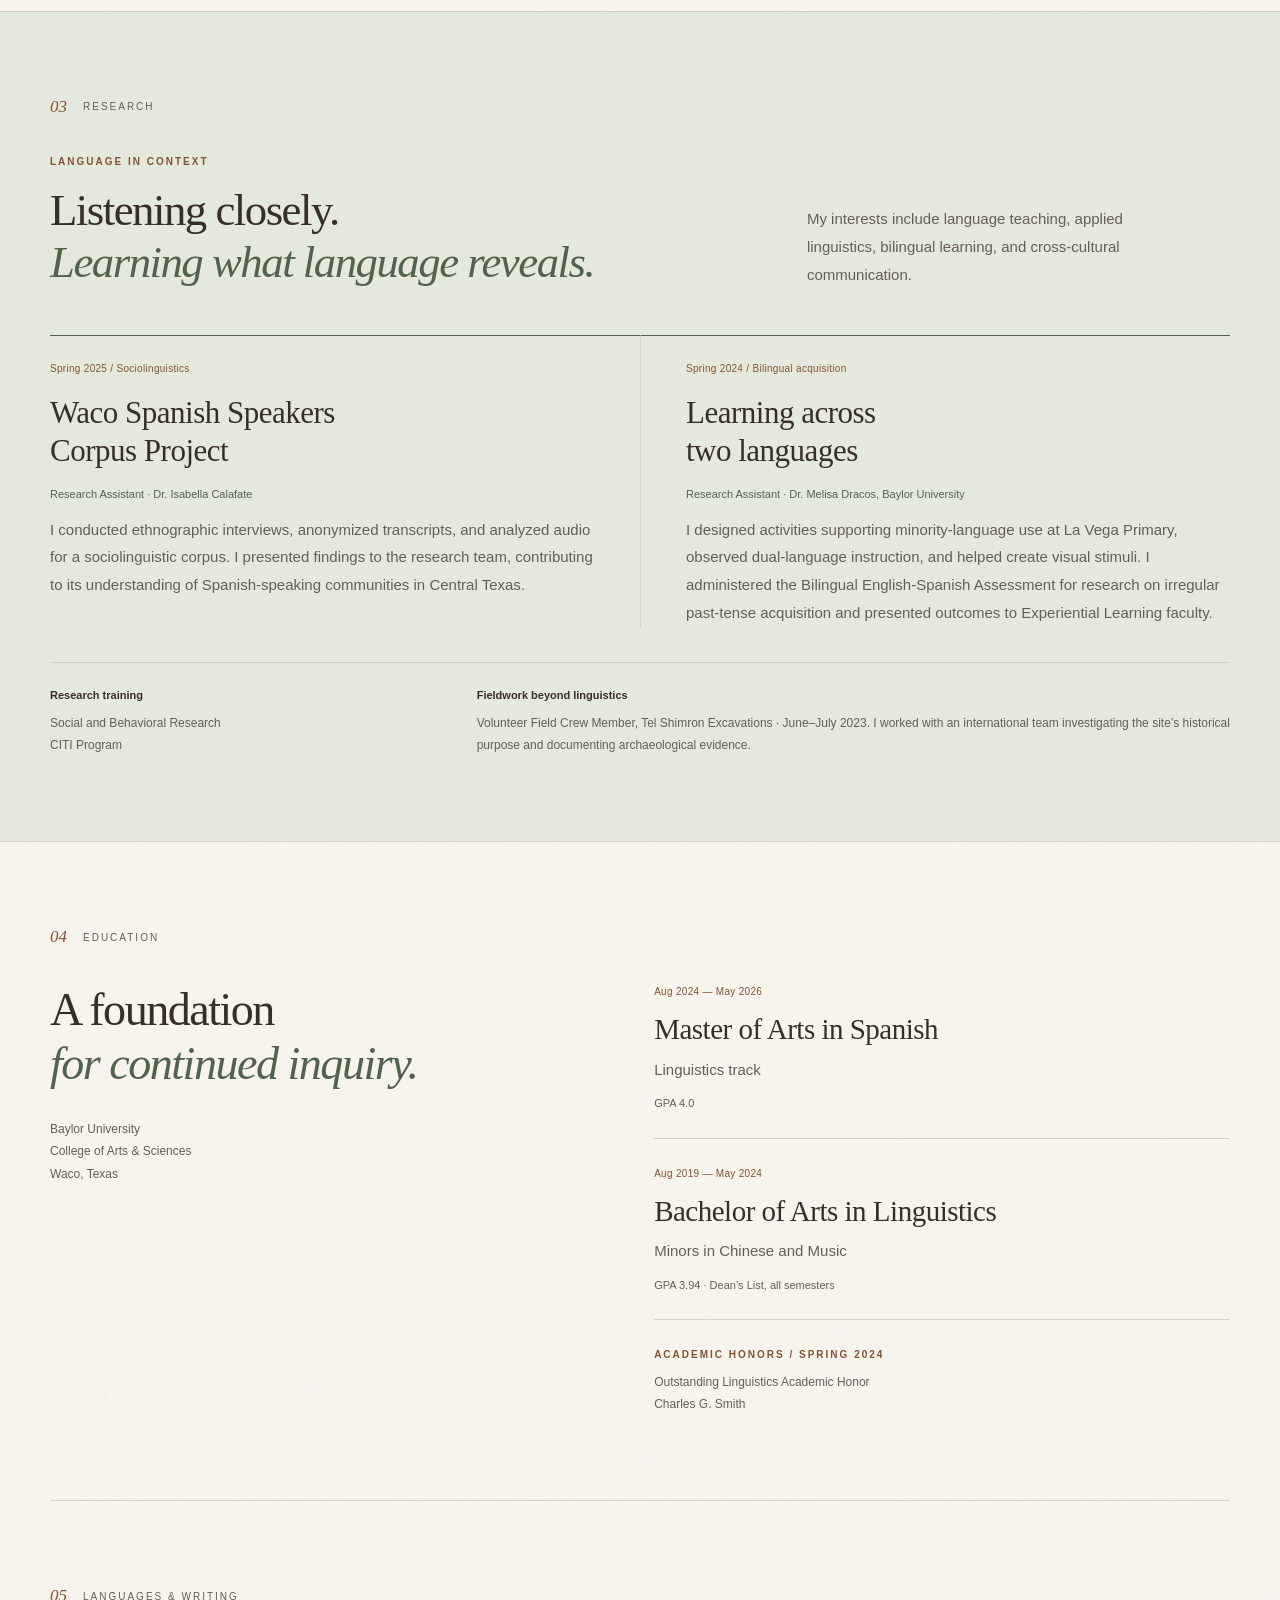
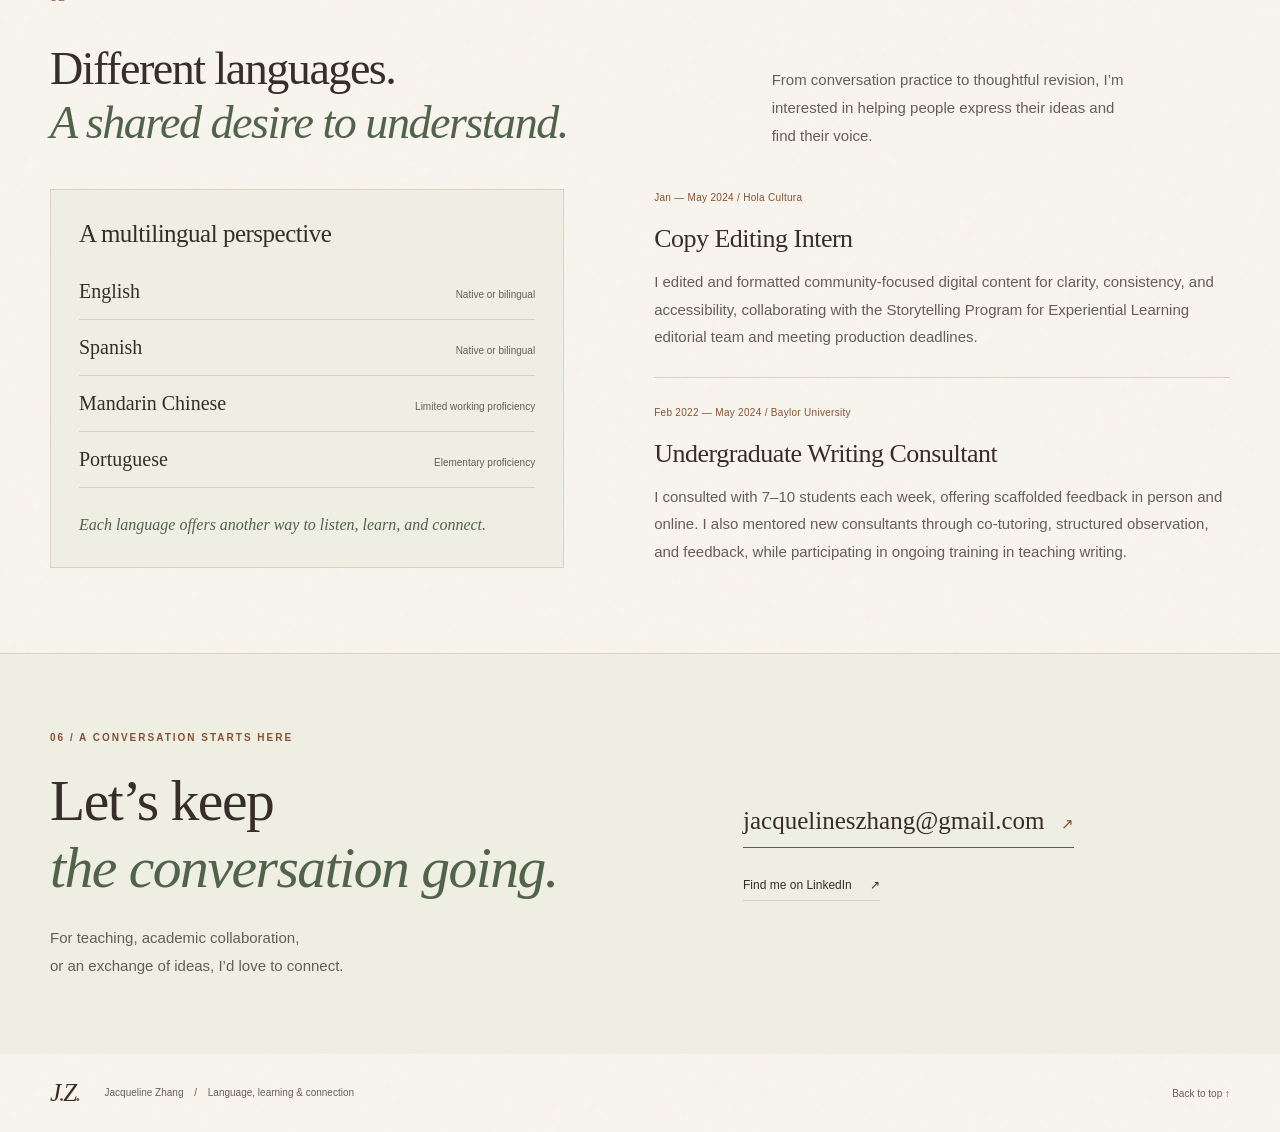
==== commit 9189c292: "Refresh Jacqueline academic portfolio with warm editorial design" ====
--- a/sites/jacqueline/src/index.html
+++ b/sites/jacqueline/src/index.html
@@ -3,247 +3,102 @@
   <head>
     <meta charset="UTF-8" />
     <meta name="viewport" content="width=device-width, initial-scale=1.0" />
-    <title>Jacqueline Zhang | Portfolio</title>
-    <meta
-      name="description"
-      content="Jacqueline Zhang's professional portfolio and resume site."
-    />
-    <link
-      rel="icon"
-      href="data:image/svg+xml,%3Csvg xmlns='http://www.w3.org/2000/svg' width='64' height='64'%3E%3Crect width='64' height='64' rx='14' fill='%230e1b2a'/%3E%3Ctext x='50%25' y='50%25' text-anchor='middle' dominant-baseline='central' font-family='Helvetica, Arial, sans-serif' font-size='38' fill='white'%3EJ%3C/text%3E%3C/svg%3E"
-    />
+    <meta name="color-scheme" content="light dark" />
+    <meta name="description" content="Jacqueline Zhang is an educator and linguist teaching adult education at Austin Community College. Explore her work in language teaching, applied linguistics, research, and writing." />
+    <title>Jacqueline Zhang | Language, Learning & Connection</title>
+    <link rel="icon" type="image/svg+xml" href="./favicon.svg" />
     <link rel="stylesheet" href="./styles.css" />
     <script defer src="./script.js"></script>
   </head>
   <body>
-    <header class="hero">
-      <div class="container">
-        <h1>Jacqueline Zhang</h1>
-        <p class="lede">
-          Trilingual Spanish educator and linguist with higher-education
-          teaching experience.
-        </p>
-        <button class="theme-toggle" type="button" aria-label="Toggle theme">
-          Toggle theme
-        </button>
+    <a class="skip-link" href="#main">Skip to content</a>
+    <header class="site-header">
+      <div class="container header-inner">
+        <a class="wordmark" href="#top" aria-label="Jacqueline Zhang, back to top">J<span>.</span>Z<span>.</span></a>
+        <nav aria-label="Main navigation">
+          <a href="#about">About</a><a href="#teaching">Teaching</a><a href="#research">Research</a><a href="#contact">Say hello <span aria-hidden="true">↗</span></a>
+        </nav>
+        <button class="theme-toggle" type="button" hidden aria-label="Switch to evening theme" aria-pressed="false"><span class="theme-icon" aria-hidden="true">☾</span><span class="theme-label">Evening</span></button>
       </div>
     </header>
 
-    <main class="container">
-      <section class="profile-card">
-        <div class="profile-image-wrap">
-          <img
-            class="profile-image"
-            src="./profile-photo.jpeg"
-            alt="Professional profile portrait for Jacqueline Zhang"
-          />
+    <main id="main">
+      <section class="hero container" id="top" aria-labelledby="hero-title">
+        <div class="hero-copy">
+          <p class="eyebrow">Language / Learning / Connection</p>
+          <h1 id="hero-title">Jacqueline<br /> <em>Zhang.</em></h1>
+          <p class="hero-role">Educator, linguist, and a believer in<br class="desktop-break" /> what we can learn from one another.</p>
+          <p class="hero-description">I teach adult learners at Austin Community College. My work brings together language education, applied linguistics, and cross-cultural understanding.</p>
+          <div class="hero-actions"><a class="button-link" href="#teaching">Explore my teaching <span aria-hidden="true">↗</span></a><a class="quiet-link" href="#about">A little about me <span aria-hidden="true">↓</span></a></div>
+          <p class="location-note"><span aria-hidden="true">✳</span> Based in Hutto, Texas · Teaching in Austin</p>
         </div>
-        <div class="profile-copy">
-          <h2>At A Glance</h2>
-          <ul>
-            <li>Teacher of Record, Spanish at Baylor University</li>
-            <li>Waco, TX</li>
-            <li>Spanish (Bilingual), Mandarin Chinese (Intermediate)</li>
-          </ul>
+        <div class="hero-portrait">
+          <div class="portrait-backdrop" aria-hidden="true"></div>
+          <figure class="portrait-print"><img src="./profile-photo.jpeg" width="1900" height="2375" alt="Jacqueline Zhang smiling outdoors in soft afternoon light" fetchpriority="high" /><figcaption>A life shaped by language & curiosity.</figcaption></figure>
+          <svg class="botanical" viewBox="0 0 150 240" fill="none" stroke="currentColor" stroke-width="1.5" aria-hidden="true"><path d="M57 236C61 175 97 125 91 23M68 173C34 163 21 138 17 115C49 122 66 143 68 173ZM81 127C111 120 130 96 133 73C102 83 84 103 81 127ZM89 82C61 76 49 53 47 32C76 40 87 58 89 82ZM91 36C106 27 113 12 111 3C95 12 91 23 91 36Z"/></svg>
+          <span class="portrait-side-note" aria-hidden="true">A FEW WORDS, MANY WORLDS</span>
+        </div>
+      </section>
+      <div class="intro-ribbon"><div class="container"><span>Adult education</span><span class="ribbon-mark" aria-hidden="true">✳</span><span>Applied linguistics</span><span class="ribbon-mark" aria-hidden="true">✳</span><span>Intercultural learning</span></div></div>
+
+      <section class="section container about-section" id="about" aria-labelledby="about-title">
+        <div class="section-label"><span>01</span> About</div>
+        <div class="about-layout">
+          <h2 id="about-title">Language is more<br /> than words.<br /> <em>It’s how we connect.</em></h2>
+          <div class="about-copy"><p class="lead-copy">I’m Jacqueline, an educator with an MA in Spanish, Linguistics track, and a BA in Linguistics from Baylor University.</p><p>I’m interested in how people learn languages, how classrooms can welcome different experiences, and how language helps us take part in our communities. My experience spans adult education, undergraduate Spanish instruction, academic research, writing, and community-based learning.</p><p>Before finding my way to linguistics, I spent three years in professional cello training during my undergraduate studies. I moved toward work where language and intercultural understanding are part of everyday life. That curiosity continues to shape how I teach and learn.</p></div>
         </div>
       </section>
 
-      <section>
-        <h2>Career Profile</h2>
-        <p>
-          Trilingual Spanish educator and linguist with higher-education
-          teaching experience. Uses research-informed, student-centered
-          instruction to support diverse learners. Brings cross-linguistic and
-          multicultural perspectives through study of Spanish and Mandarin Chinese. 
-          Committed to inclusive pedagogy, community engagement,
-          and meaningful collaboration with departmental colleagues as Teacher of Record,
-          Spanish at Baylor University.
-        </p>
+      <section class="section container" id="teaching" aria-labelledby="teaching-title">
+        <div class="section-label"><span>02</span> Teaching</div>
+        <div class="section-intro"><h2 id="teaching-title">Room to ask.<br /> <em>Confidence to participate.</em></h2><p>I bring a student-centered approach to language learning, with attention to the different experiences, needs, and goals learners bring to the classroom.</p></div>
+        <article class="current-position">
+          <div class="position-heading"><div><p class="eyebrow">Current appointment</p><h3>Austin Community College</h3><p class="position-role">AE Instructor · Adult Education</p></div><p class="date-label">July 2026 — Present<br /> Austin, Texas</p></div>
+          <p class="position-summary">I develop and adapt materials for in-person and online classes, maintain course records and student communication, and coordinate with ESL and HSE colleagues on placement, attendance, progress testing, and follow-up support.</p>
+          <div class="course-grid" aria-label="Courses taught at Austin Community College">
+            <div class="course"><span class="course-number">01 / ESL</span><h4>Beginner ESL 2</h4><p>English as a second language</p></div>
+            <div class="course"><span class="course-number">02 / HSE</span><h4>Spanish Language Arts</h4><p>High School Equivalency</p></div>
+            <div class="course"><span class="course-number">03 / HSE</span><h4>Spanish Math 2</h4><p>High School Equivalency</p></div>
+          </div>
+        </article>
+        <div class="subsection-heading"><h3>Across classrooms & communities</h3><span>Selected teaching experience</span></div>
+        <div class="teaching-list">
+          <article class="experience-entry"><p class="date-label">Jan 2025 — May 2026</p><div><h3>Teacher of Record</h3><p class="institution">Baylor University · Waco, Texas</p><p>I taught Elementary Spanish 1301 lecture and language laboratory, integrating culture, pronunciation, listening, and reading comprehension. My teaching included a flipped-classroom approach, assessment design, and Canvas and VHL Central to support learning.</p></div></article>
+          <article class="experience-entry"><p class="date-label">Aug 2024 — May 2026</p><div><h3>Graduate Teaching Assistant</h3><p class="institution">Baylor University · Waco, Texas</p><p>I supported Spanish learners at all levels through 8–10 hours of weekly Charlas conversation practice. I also observed and assisted in my mentor Isabel Colorado’s Elementary Spanish classes during Fall 2024.</p></div></article>
+          <article class="experience-entry"><p class="date-label">July — Aug 2025</p><div><h3>Study Abroad Support Staff</h3><p class="institution">Baylor Center for Global Engagement · Denia, Spain</p><p>I supported Intermediate Spanish 2310 and Medical Spanish 2320, working with faculty and students to create a welcoming setting for language practice and intercultural learning.</p></div></article>
+          <article class="experience-entry"><p class="date-label">Aug 2024 — Apr 2025</p><div><h3>Volunteer Assistant Teacher</h3><p class="institution">La Puerta Waco · Waco, Texas</p><p>I co-taught GED in Spanish for adult learners using culturally responsive instruction, and helped coordinate heritage Spanish students’ participation in community learning sessions.</p></div></article>
+        </div>
+        <div class="teaching-tools"><p class="eyebrow">Tools for teaching & inquiry</p><p>Canvas LMS <span>·</span> VHL Central <span>·</span> Padlet <span>·</span> Hypothesis <span>·</span> Canva <span>·</span> Praat <span>·</span> Google Workspace <span>·</span> Microsoft Office</p></div>
       </section>
 
-      <section>
-        <h2>Education</h2>
-        <ul>
-          <li>
-            Baylor University, Waco, TX — Master of Arts in Spanish Linguistics,
-            GPA 4.0, Dean's List (All Semesters), May 2026
-          </li>
-          <li>
-            Baylor University, Waco, TX — Bachelor of Arts in Linguistics, GPA
-            3.94, Minors in Chinese and Music, Dean's List (All Semesters), May
-            2024
-          </li>
-        </ul>
+      <section class="research-section" id="research" aria-labelledby="research-title">
+        <div class="container section">
+          <div class="section-label"><span>03</span> Research</div>
+          <div class="research-intro"><div><p class="eyebrow">Language in context</p><h2 id="research-title">Listening closely.<br /> <em>Learning what language reveals.</em></h2></div><p>My interests include language teaching, applied linguistics, bilingual learning, and cross-cultural communication.</p></div>
+          <div class="research-grid">
+            <article class="research-entry"><p class="date-label">Spring 2025 / Sociolinguistics</p><h3>Waco Spanish Speakers<br /> Corpus Project</h3><p class="institution">Research Assistant · Dr. Isabella Calafate</p><p>I conducted ethnographic interviews, anonymized transcripts, and analyzed audio for a sociolinguistic corpus. I presented findings to the research team, contributing to its understanding of Spanish-speaking communities in Central Texas.</p></article>
+            <article class="research-entry"><p class="date-label">Spring 2024 / Bilingual acquisition</p><h3>Learning across<br /> two languages</h3><p class="institution">Research Assistant · Dr. Melisa Dracos, Baylor University</p><p>I designed activities supporting minority-language use at La Vega Primary, observed dual-language instruction, and helped create visual stimuli. I administered the Bilingual English-Spanish Assessment for research on irregular past-tense acquisition and presented outcomes to Experiential Learning faculty.</p></article>
+          </div>
+          <div class="research-notes"><div><h4>Research training</h4><p>Social and Behavioral Research<br /> CITI Program</p></div><div><h4>Fieldwork beyond linguistics</h4><p>Volunteer Field Crew Member, Tel Shimron Excavations · June–July 2023. I worked with an international team investigating the site’s historical purpose and documenting archaeological evidence.</p></div></div>
+        </div>
       </section>
 
-      <section>
-        <h2>Experience</h2>
-
-        <h3>Baylor University, Department of Modern Languages and Cultures</h3>
-        <p>Waco, Texas — Fall 2024 to Present</p>
-        <p>
-          Teacher of Record, lecture and lab for SPA 1301: Elementary Spanish —
-          Spring 2025 to Present
-        </p>
-        <ul>
-          <li>
-            Delivers weekly instruction to 40+ undergraduate students, applying
-            a flipped-classroom approach and applied linguistics research to
-            reduce foreign language anxiety, increase participation, and
-            facilitate language acquisition
-          </li>
-          <li>
-            Designs and implements assessments and analyzes outcomes to adjust
-            instruction and differentiate learning pathways
-          </li>
-          <li>
-            Integrates Canvas and VHL Central to structure coursework, manage
-            communication, and support distance learning
-          </li>
-        </ul>
-        <p>Graduate Assistant for mentor Isabel Colorado — Fall 2024 to Spring 2025</p>
-        <ul>
-          <li>
-            Contributed to instructional planning and facilitated class sessions
-            to improve student learning outcomes
-          </li>
-          <li>
-            Led 10 hours per week of conversation practice for Spanish learners
-            of all levels, improving fluency and confidence
-          </li>
-        </ul>
-        <p>
-          Research Assistant for Dr. Isabella Calafate, Waco Spanish Speakers
-          Corpus Project — Spring 2025
-        </p>
-        <ul>
-          <li>
-            Conducted ethnographic interviews, anonymized transcripts, and
-            analyzed audio data for a sociolinguistic corpus
-          </li>
-          <li>
-            Presented findings to the research team, deepening understanding of
-            Spanish-speaking communities in Central Texas
-          </li>
-        </ul>
-
-        <h3>Baylor Center for Global Engagement, Study Abroad Office</h3>
-        <p>Denia, Spain — Summer 2025</p>
-        <p>Support Staff</p>
-        <ul>
-          <li>
-            Fostered an immersive, welcoming environment for language practice,
-            promoting respectful intercultural learning
-          </li>
-          <li>
-            Assisted instructional delivery for Intermediate Spanish 2310 and
-            Medical Spanish 2320 through classroom support
-          </li>
-          <li>
-            Collaborated with faculty and students to enhance academic
-            engagement and support positive learning outcomes
-          </li>
-        </ul>
-
-        <h3>La Puerta</h3>
-        <p>Waco, TX — Fall 2024 to Spring 2025</p>
-        <p>Volunteer GED in Spanish Teaching Assistant and Co-Teacher</p>
-        <ul>
-          <li>
-            Co-taught GED in Spanish for adult students using culturally
-            responsive instruction to build academic confidence
-          </li>
-          <li>
-            Collaborated with Baylor Spanish faculty to coordinate heritage
-            Spanish students' participation in GED sessions, fostering community
-            engagement and experiential learning
-          </li>
-        </ul>
-
-        <h3>Baylor University, Department of English</h3>
-        <p>Waco, Texas — Spring 2024</p>
-        <p>Research Assistant for Dr. Melisa Dracos</p>
-        <ul>
-          <li>
-            Designed instructional activities promoting minority-language use
-            during research sessions at La Vega Primary and conducted classroom
-            observations to study dual-language instructional strategies
-          </li>
-          <li>
-            Created visual stimuli within the design team and administered the
-            Bilingual English-Spanish Assessment to collect data for research on
-            irregular past-tense acquisition
-          </li>
-          <li>
-            Presented research outcomes to Experiential Learning faculty,
-            highlighting implications for bilingual pedagogy
-          </li>
-        </ul>
-
-        <h3>Center for Writing Excellence</h3>
-        <p>Waco, TX — Spring 2022 to Spring 2024</p>
-        <p>Undergraduate Writing Consultant</p>
-        <ul>
-          <li>
-            Advised 7 to 10 students per week with clear and structured feedback
-            in both in-person and online consultations
-          </li>
-          <li>
-            Prepared written summaries after each consultation to support
-            program documentation, tracking, and assessment
-          </li>
-        </ul>
-
-        <h3>Tel Shimron Excavations</h3>
-        <p>Shimron, Israel — Summer 2023</p>
-        <p>Dig Volunteer</p>
-        <ul>
-          <li>
-            Collaborated with an international research team to document and
-            preserve artifacts, applying attention to detail
-          </li>
-        </ul>
+      <section class="section container" id="education" aria-labelledby="education-title">
+        <div class="section-label"><span>04</span> Education</div>
+        <div class="education-layout"><div><h2 id="education-title">A foundation<br /> <em>for continued inquiry.</em></h2><p class="section-aside">Baylor University<br /> College of Arts & Sciences<br /> Waco, Texas</p></div><div class="degrees"><article class="degree"><p class="date-label">Aug 2024 — May 2026</p><h3>Master of Arts in Spanish</h3><p>Linguistics track</p><p class="degree-note">GPA 4.0</p></article><article class="degree"><p class="date-label">Aug 2019 — May 2024</p><h3>Bachelor of Arts in Linguistics</h3><p>Minors in Chinese and Music</p><p class="degree-note">GPA 3.94 · Dean’s List, all semesters</p></article><div class="academic-honors"><p class="eyebrow">Academic honors / Spring 2024</p><p>Outstanding Linguistics Academic Honor<br /> Charles G. Smith</p></div></div></div>
       </section>
 
-      <section>
-        <h2>Additional Qualifications</h2>
-        <ul>
-          <li>
-            Languages: Spanish (Bilingual), Mandarin Chinese (Intermediate),
-            Portuguese (Novice High / Intermediate Low; strongest in reading and
-            listening; 6 graduate hours completed)
-          </li>
-          <li>
-            Technical Skills: MS Office, Google Workspace, Canvas LMS, Canva,
-            VHL Central, Padlet, Hypothesis, Praat
-          </li>
-          <li>
-            Awards: Outstanding Linguistics Academic Honor; Charles G. Smith
-            (Spring 2024)
-          </li>
-          <li>
-            Experience: Hola Cultura SPEL Copyediting Intern (Spring 2024); CITI
-            Program in Social and Behavioral Research; Clinical and interpreter
-            observations at Waco Family Medicine and Advanced Medical Spanish
-            guest instruction
-          </li>
-        </ul>
+      <section class="section container" id="languages" aria-labelledby="languages-title">
+        <div class="section-label"><span>05</span> Languages & Writing</div>
+        <div class="section-intro"><h2 id="languages-title">Different languages.<br /> <em>A shared desire to understand.</em></h2><p>From conversation practice to thoughtful revision, I’m interested in helping people express their ideas and find their voice.</p></div>
+        <div class="language-writing-grid">
+          <div class="language-panel"><h3>A multilingual perspective</h3><dl class="languages"><div><dt>English</dt><dd>Native or bilingual</dd></div><div><dt>Spanish</dt><dd>Native or bilingual</dd></div><div><dt>Mandarin Chinese</dt><dd>Limited working proficiency</dd></div><div><dt>Portuguese</dt><dd>Elementary proficiency</dd></div></dl><p class="language-note">Each language offers another way to listen, learn, and connect.</p></div>
+          <div class="writing-experience"><article><p class="date-label">Jan — May 2024 / Hola Cultura</p><h3>Copy Editing Intern</h3><p>I edited and formatted community-focused digital content for clarity, consistency, and accessibility, collaborating with the Storytelling Program for Experiential Learning editorial team and meeting production deadlines.</p></article><article><p class="date-label">Feb 2022 — May 2024 / Baylor University</p><h3>Undergraduate Writing Consultant</h3><p>I consulted with 7–10 students each week, offering scaffolded feedback in person and online. I also mentored new consultants through co-tutoring, structured observation, and feedback, while participating in ongoing training in teaching writing.</p></article></div>
+        </div>
       </section>
 
-      <section>
-        <h2>Contact</h2>
-        <p><a href="tel:+12816823460">(281) 682-3460</a></p>
-        <p>
-          <a href="mailto:jacquelineszhang@gmail.com"
-            >jacquelineszhang@gmail.com</a
-          >
-        </p>
-        <p>
-          <a href="https://www.linkedin.com/in/zhang-jacqueline/"
-            >linkedin.com/in/zhang-jacqueline</a
-          >
-        </p>
-      </section>
+      <section class="contact-section" id="contact" aria-labelledby="contact-title"><div class="container contact-inner"><div><p class="eyebrow">06 / A conversation starts here</p><h2 id="contact-title">Let’s keep<br /> <em>the conversation going.</em></h2><p>For teaching, academic collaboration,<br /> or an exchange of ideas, I’d love to connect.</p></div><div class="contact-links"><a class="contact-email" href="mailto:jacquelineszhang@gmail.com">jacquelineszhang@gmail.com <span aria-hidden="true">↗</span></a><a class="quiet-link" href="https://www.linkedin.com/in/zhang-jacqueline/" target="_blank" rel="noopener noreferrer">Find me on LinkedIn <span aria-hidden="true">↗</span></a></div></div></section>
     </main>
+    <footer class="container site-footer"><a class="wordmark" href="#top" aria-label="Jacqueline Zhang, back to top">J<span>.</span>Z<span>.</span></a><p>Jacqueline Zhang <span aria-hidden="true">/</span> Language, learning & connection</p><a href="#top">Back to top <span aria-hidden="true">↑</span></a></footer>
   </body>
 </html>
--- a/sites/jacqueline/src/styles.css
+++ b/sites/jacqueline/src/styles.css
@@ -1,141 +1,287 @@
 :root {
-  color-scheme: light dark;
-  --bg: #f8f6f1;
-  --surface: rgba(255, 252, 247, 0.88);
-  --text: #1f2430;
-  --muted: #5c6576;
-  --accent: #a34b1e;
-  --border: rgba(31, 36, 48, 0.12);
-  --shadow: 0 20px 40px rgba(40, 28, 15, 0.08);
-}
-
+  color-scheme: light;
+  --paper: #f8f5ee;
+  --ink: #372e29;
+  --muted: #665e56;
+  --sage: #52634b;
+  --clay: #875135;
+  --line: #d8d1c4;
+  --tint: #eeeee3;
+  --research: #e5e9dd;
+  --print: #fffcf5;
+  --header: rgba(248, 245, 238, .97);
+  --grain: rgba(63, 49, 33, .045);
+  --serif: "Iowan Old Style", "Palatino Linotype", "Book Antiqua", Palatino, Georgia, serif;
+  --sans: "Avenir Next", Avenir, "Segoe UI", sans-serif;
+}
 body[data-theme="dark"] {
-  --bg: #171310;
-  --surface: rgba(29, 22, 18, 0.84);
-  --text: #f8f2eb;
-  --muted: #d3c7bb;
-  --accent: #ffb27d;
-  --border: rgba(248, 242, 235, 0.12);
-  --shadow: 0 24px 44px rgba(0, 0, 0, 0.28);
-}
-
-* {
-  box-sizing: border-box;
-}
-
-body {
-  margin: 0;
-  font-family: Georgia, "Times New Roman", serif;
-  background:
-    radial-gradient(circle at top, rgba(163, 75, 30, 0.16), transparent 35%),
-    linear-gradient(180deg, var(--bg), color-mix(in srgb, var(--bg) 88%, #000 12%));
-  color: var(--text);
-}
-
-.container {
-  width: min(960px, calc(100% - 2rem));
-  margin: 0 auto;
-}
-
-.hero {
-  padding: 5rem 0 3rem;
-}
-
-.eyebrow {
-  margin: 0 0 0.75rem;
-  text-transform: uppercase;
-  letter-spacing: 0.12em;
-  color: var(--accent);
-  font-weight: 700;
-  font-family: "Segoe UI", Tahoma, Geneva, Verdana, sans-serif;
-}
-
-h1 {
-  margin: 0;
-  max-width: 12ch;
-  font-size: clamp(2.5rem, 6vw, 4.6rem);
-  line-height: 0.98;
-}
-
-.lede {
-  max-width: 42rem;
-  font-size: 1.1rem;
-  line-height: 1.8;
-  color: var(--muted);
-}
-
-.theme-toggle {
-  border: 1px solid var(--border);
-  background: var(--surface);
-  color: var(--text);
-  padding: 0.85rem 1.2rem;
-  border-radius: 999px;
-  cursor: pointer;
-  box-shadow: var(--shadow);
-}
-
-main {
-  padding-bottom: 4rem;
-}
-
-.profile-card {
-  display: grid;
-  grid-template-columns: minmax(180px, 220px) 1fr;
-  gap: 1.5rem;
-  align-items: center;
-}
-
-.profile-image-wrap {
-  display: flex;
-  justify-content: center;
-}
-
-.profile-image {
-  width: min(100%, 220px);
-  aspect-ratio: 4 / 5;
-  display: block;
-  object-fit: cover;
-  border-radius: 28px;
-  border: 1px solid var(--border);
-  box-shadow: var(--shadow);
-  background: color-mix(in srgb, var(--surface) 72%, white 28%);
-}
-
-.profile-copy p {
-  margin-bottom: 0;
-}
-
-section {
-  margin-bottom: 1.5rem;
-  padding: 1.5rem;
-  border: 1px solid var(--border);
-  border-radius: 24px;
-  background: var(--surface);
-  box-shadow: var(--shadow);
-  backdrop-filter: blur(12px);
-}
-
-h2 {
-  margin-top: 0;
-  font-family: "Segoe UI", Tahoma, Geneva, Verdana, sans-serif;
-}
-
-p {
-  line-height: 1.8;
-}
-
-
-@media (max-width: 640px) {
-  .hero {
-    padding-top: 3.5rem;
-  }
-
-  .profile-card {
-    grid-template-columns: 1fr;
-    text-align: center;
-  }
-
-  section {
-    padding: 1.2rem;
-  }
-}
+  color-scheme: dark;
+  --paper: #242922;
+  --ink: #f0eade;
+  --muted: #c0bcad;
+  --sage: #c0cdb0;
+  --clay: #e4b093;
+  --line: #4b5145;
+  --tint: #2d3329;
+  --research: #30392c;
+  --print: #353b30;
+  --header: rgba(36, 41, 34, .97);
+  --grain: rgba(240, 234, 222, .035);
+}
+* { box-sizing: border-box; }
+html { scroll-behavior: smooth; scroll-padding-top: 100px; }
+body { margin: 0; color: var(--ink); background-color: var(--paper); font-family: var(--sans); -webkit-font-smoothing: antialiased; background-image: url("data:image/svg+xml,%3Csvg viewBox='0 0 180 180' xmlns='http://www.w3.org/2000/svg'%3E%3Cfilter id='n'%3E%3CfeTurbulence type='fractalNoise' baseFrequency='.7' numOctaves='3' stitchTiles='stitch'/%3E%3C/filter%3E%3Crect width='100%25' height='100%25' opacity='.035' filter='url(%23n)'/%3E%3C/svg%3E"); }
+::selection { background: var(--sage); color: var(--paper); }
+a { color: inherit; text-decoration: none; }
+button { font: inherit; }
+button[hidden] { display: none; }
+a:focus-visible, button:focus-visible { outline: 2px solid var(--clay); outline-offset: 6px; }
+a, button { -webkit-tap-highlight-color: transparent; }
+p { line-height: 1.85; }
+h1, h2, h3, h4 { font-weight: 400; }
+h2 { font-family: var(--serif); font-size: clamp(35px, 3.6vw, 48px); line-height: 1.16; letter-spacing: -1.5px; margin: 0; }
+h3 { font-family: var(--serif); font-size: 27px; line-height: 1.25; margin: 0 0 12px; letter-spacing: -.5px; }
+h4 { font-family: var(--serif); font-size: 23px; line-height: 1.3; margin: 0 0 10px; }
+em { font-weight: 400; color: var(--sage); }
+.container { width: min(1180px, calc(100% - 96px)); margin-inline: auto; }
+.skip-link { position: fixed; top: 10px; left: 10px; padding: 15px 20px; z-index: 100; transform: translateY(-200%); background: var(--ink); color: var(--paper); }
+.skip-link:focus { transform: translateY(0); }
+.site-header { position: sticky; top: 0; z-index: 20; background: var(--header); border-bottom: 1px solid var(--line); }
+.header-inner { display: flex; min-height: 86px; align-items: center; gap: 36px; }
+.wordmark { font-family: var(--serif); font-style: italic; font-size: 30px; letter-spacing: -2px; white-space: nowrap; }
+.wordmark span { color: var(--clay); }
+nav { margin-left: auto; display: flex; gap: 28px; align-items: center; }
+nav a { font-size: 12px; padding-block: 12px; color: var(--muted); }
+nav a:hover, .quiet-link:hover { color: var(--clay); }
+nav a:last-child { color: var(--ink); }
+nav a span { margin-left: 6px; }
+.theme-toggle { display: inline-flex; align-items: center; justify-content: center; gap: 8px; color: var(--sage); background: none; border: 1px solid var(--line); border-radius: 24px; padding: 9px 13px; cursor: pointer; font-size: 11px; min-width: 98px; }
+.theme-toggle:hover { background: var(--tint); }
+.theme-icon { font-size: 17px; line-height: 1; }
+.hero { display: grid; grid-template-columns: 1.2fr 1fr; gap: 80px; align-items: center; padding-block: 85px 90px; }
+.eyebrow { font-size: 10px; line-height: 1.7; font-weight: 550; text-transform: uppercase; letter-spacing: 2px; color: var(--clay); margin: 0 0 22px; }
+h1 { font-family: var(--serif); font-size: clamp(64px, 7.8vw, 108px); line-height: .99; letter-spacing: -5px; margin: 0 0 28px; }
+h1 em { font-size: 1.08em; }
+.hero-role { font-family: var(--serif); font-size: 24px; line-height: 1.45; letter-spacing: -.3px; margin: 0 0 20px; }
+.hero-description { font-size: 15px; color: var(--muted); max-width: 420px; margin: 0; }
+.hero-actions { display: flex; align-items: center; flex-wrap: wrap; gap: 28px; margin-top: 30px; }
+.button-link { display: inline-flex; gap: 30px; align-items: center; justify-content: space-between; padding: 14px 19px; border: 1px solid var(--sage); color: var(--paper); background: var(--sage); font-size: 12px; border-radius: 3px; transition: transform .2s, box-shadow .2s; }
+.button-link:hover { transform: translateY(-3px); box-shadow: 0 4px 0 var(--line); }
+.quiet-link { display: inline-flex; align-items: center; gap: 18px; border-bottom: 1px solid var(--line); padding-block: 8px; font-size: 12px; }
+.location-note { display: flex; align-items: center; gap: 10px; font-size: 10px; color: var(--muted); letter-spacing: .3px; margin: 32px 0 0; }
+.location-note span { font-size: 20px; color: var(--clay); }
+.hero-portrait { position: relative; padding: 24px 25px 25px 0; }
+.portrait-backdrop { position: absolute; top: 0; right: 0; width: 92%; height: 96%; background: var(--research); border-radius: 46% 46% 3px 3px; }
+.portrait-print { position: relative; margin: 0; padding: 13px 13px 0; background: var(--print); transform: rotate(-3deg); box-shadow: 2px 14px 24px rgba(50, 42, 29, .11); }
+.portrait-print img { display: block; width: 100%; height: auto; aspect-ratio: 4 / 4.6; object-fit: cover; object-position: 50% 30%; }
+.portrait-print figcaption { font-family: var(--serif); font-style: italic; text-align: center; color: var(--muted); font-size: 15px; padding-block: 15px 17px; }
+.botanical { position: absolute; width: 110px; height: 176px; bottom: -10px; right: -28px; color: var(--sage); transform: rotate(14deg); pointer-events: none; }
+.portrait-side-note { position: absolute; right: -43px; top: 27%; writing-mode: vertical-rl; font-size: 8px; letter-spacing: 2px; color: var(--muted); }
+.intro-ribbon { border-top: 1px solid var(--line); border-bottom: 1px solid var(--line); background: var(--tint); }
+.intro-ribbon .container { display: flex; justify-content: space-between; align-items: center; gap: 24px; padding-block: 21px; font-family: var(--serif); font-style: italic; font-size: 22px; color: var(--sage); }
+.ribbon-mark { font-family: var(--sans); font-size: 18px; color: var(--clay); }
+.section { padding-block: 85px; }
+.section-label { display: flex; align-items: center; gap: 16px; font-size: 10px; text-transform: uppercase; letter-spacing: 2px; color: var(--muted); margin-bottom: 36px; }
+.section-label > span { color: var(--clay); font-family: var(--serif); font-style: italic; font-size: 17px; letter-spacing: 0; }
+.about-layout { display: grid; grid-template-columns: 1fr 1.12fr; gap: 90px; }
+.about-copy p { font-size: 15px; color: var(--muted); margin: 0 0 20px; }
+.about-copy p:last-child { margin-bottom: 0; }
+.about-copy .lead-copy { font-family: var(--serif); font-size: 24px; color: var(--ink); line-height: 1.5; }
+.about-section { border-bottom: 1px solid var(--line); }
+.section-intro { display: grid; grid-template-columns: 1.4fr 1fr; gap: 80px; align-items: end; margin-bottom: 40px; }
+.section-intro > p { margin: 0; font-size: 15px; color: var(--muted); max-width: 370px; }
+.current-position { border-top: 2px solid var(--sage); padding-top: 30px; }
+.position-heading { display: flex; justify-content: space-between; align-items: flex-start; gap: 30px; }
+.position-heading .eyebrow { margin-bottom: 12px; }
+.position-heading h3 { font-size: 33px; margin-bottom: 8px; }
+.position-role { font-size: 13px; color: var(--sage); margin: 0; }
+.date-label { font-size: 10px; line-height: 1.8; color: var(--clay); letter-spacing: .3px; margin: 0 0 16px; }
+.position-heading > .date-label { text-align: right; color: var(--muted); }
+.position-summary { font-size: 15px; color: var(--muted); max-width: 820px; margin-block: 22px 30px; }
+.course-grid { display: grid; grid-template-columns: repeat(3,minmax(0,1fr)); border: 1px solid var(--line); background: var(--tint); }
+.course { padding: 25px; border-left: 1px solid var(--line); }
+.course:first-child { border-left: none; }
+.course-number { font-size: 9px; letter-spacing: 1.5px; color: var(--sage); display: block; margin-bottom: 20px; }
+.course h4 { font-size: 25px; }
+.course p { font-size: 11px; color: var(--muted); margin: 0; }
+.subsection-heading { display: flex; align-items: center; justify-content: space-between; gap: 20px; margin: 48px 0 8px; }
+.subsection-heading h3 { font-size: 25px; margin: 0; }
+.subsection-heading > span { font-size: 10px; color: var(--muted); }
+.experience-entry { display: grid; grid-template-columns: 190px 1fr; gap: 30px; border-bottom: 1px solid var(--line); padding-block: 26px; }
+.experience-entry > .date-label { margin-top: 4px; color: var(--muted); }
+.experience-entry h3 { font-size: 25px; margin-bottom: 5px; }
+.institution { font-size: 11px; color: var(--sage); margin: 0 0 12px; line-height: 1.7; }
+.experience-entry div > p:last-child { font-size: 15px; color: var(--muted); margin: 0; max-width: 820px; }
+.teaching-tools { margin-top: 30px; }
+.teaching-tools .eyebrow { margin-bottom: 9px; }
+.teaching-tools > p:last-child { font-size: 11px; line-height: 2; margin: 0; color: var(--muted); }
+.teaching-tools span { color: var(--clay); margin-inline: 7px; }
+.research-section { background: var(--research); border-block: 1px solid var(--line); }
+.research-intro { display: grid; grid-template-columns: 1.6fr 1fr; gap: 80px; align-items: end; }
+.research-intro .eyebrow { margin-bottom: 15px; }
+.research-intro h2 { font-size: clamp(33px,3.5vw,45px); }
+.research-intro > p { color: var(--muted); font-size: 15px; margin: 0; max-width: 340px; }
+.research-grid { display: grid; grid-template-columns: repeat(2,minmax(0,1fr)); margin-top: 46px; }
+.research-entry { border-top: 1px solid var(--sage); padding-top: 24px; padding-right: 45px; }
+.research-entry + .research-entry { border-left: 1px solid var(--line); padding-left: 45px; padding-right: 0; }
+.research-entry h3 { font-size: 31px; margin-bottom: 14px; }
+.research-entry > p:last-child { color: var(--muted); font-size: 15px; margin: 0; }
+.research-notes { display: grid; grid-template-columns: 1fr 2fr; gap: 50px; border-top: 1px solid var(--line); margin-top: 35px; padding-top: 25px; }
+.research-notes h4 { font-family: var(--sans); font-size: 11px; font-weight: 550; }
+.research-notes p { font-size: 12px; color: var(--muted); margin: 0; }
+.education-layout { display: grid; grid-template-columns: 1fr 1.12fr; gap: 90px; }
+.section-aside { font-size: 12px; color: var(--muted); margin-top: 28px; }
+.degree { border-bottom: 1px solid var(--line); padding-bottom: 24px; margin-bottom: 26px; }
+.degree .date-label { margin-bottom: 10px; }
+.degree h3 { font-size: 29px; margin-bottom: 8px; }
+.degree p:not(.date-label) { margin: 0; font-size: 15px; color: var(--muted); }
+.degree .degree-note { font-size: 11px !important; margin-top: 10px !important; }
+.academic-honors .eyebrow { margin-bottom: 8px; }
+.academic-honors p:last-child { font-size: 12px; color: var(--muted); margin: 0; }
+#education { border-bottom: 1px solid var(--line); }
+.language-writing-grid { display: grid; grid-template-columns: 1fr 1.12fr; gap: 90px; }
+.language-panel { background: var(--tint); border: 1px solid var(--line); padding: 28px; align-self: start; }
+.language-panel h3 { font-size: 25px; margin-bottom: 14px; }
+.languages { margin: 0; }
+.languages > div { display: flex; gap: 15px; align-items: baseline; justify-content: space-between; border-bottom: 1px solid var(--line); padding-block: 16px; }
+.languages dt { font-family: var(--serif); font-size: 20px; }
+.languages dd { font-size: 10px; color: var(--muted); margin: 0; text-align: right; }
+.language-note { font-family: var(--serif); font-style: italic; font-size: 16px; color: var(--sage); margin: 22px 0 0; }
+.writing-experience article + article { border-top: 1px solid var(--line); margin-top: 26px; padding-top: 26px; }
+.writing-experience h3 { font-size: 26px; margin-bottom: 12px; }
+.writing-experience article > p:last-child { color: var(--muted); font-size: 15px; margin: 0; }
+.contact-section { border-top: 1px solid var(--line); background: var(--tint); }
+.contact-inner { padding-block: 75px; display: grid; grid-template-columns: 1.3fr 1fr; gap: 60px; align-items: center; }
+.contact-inner h2 { font-size: clamp(40px,4.5vw,60px); }
+.contact-inner p:not(.eyebrow) { font-size: 15px; color: var(--muted); margin: 22px 0 0; }
+.contact-links { display: flex; align-items: flex-start; flex-direction: column; gap: 22px; }
+.contact-email { font-family: var(--serif); font-size: clamp(18px,2vw,25px); border-bottom: 1px solid var(--sage); padding-bottom: 12px; overflow-wrap: anywhere; }
+.contact-email span { font-family: var(--sans); font-size: 15px; margin-left: 10px; color: var(--clay); }
+.contact-email:hover { color: var(--sage); }
+.site-footer { display: flex; align-items: center; gap: 25px; padding-block: 25px; }
+.site-footer .wordmark { font-size: 25px; }
+.site-footer p { color: var(--muted); font-size: 10px; margin: 0; }
+.site-footer p span { margin-inline: 8px; color: var(--clay); }
+.site-footer > a:last-child { font-size: 10px; color: var(--muted); margin-left: auto; }
+@media (prefers-reduced-motion: no-preference) {
+  .hero-copy { animation: arrive .7s ease-out both; }
+  .hero-portrait { animation: arrive .9s .1s ease-out both; }
+  @keyframes arrive { from { opacity: 0; translate: 0 12px; } to { opacity: 1; translate: 0 0; } }
+}
+@media (max-width: 1100px) {
+  .container { width: calc(100% - 72px); }
+  .hero { gap: 55px; padding-block: 70px; }
+  .hero-role { font-size: 22px; }
+  .hero-actions { gap: 20px; }
+  .portrait-side-note { right: -23px; }
+  .botanical { right: -15px; width: 90px; }
+  .about-layout, .education-layout, .language-writing-grid { gap: 55px; }
+  .section-intro, .research-intro { gap: 50px; }
+  .course { padding: 22px; }
+  .course h4 { font-size: 22px; }
+  .languages > div { flex-wrap: wrap; gap: 5px 15px; }
+  .research-entry { padding-right: 30px; }
+  .research-entry + .research-entry { padding-left: 30px; }
+}
+@media (max-width: 800px) {
+  .container { width: calc(100% - 48px); }
+  .header-inner { min-height: 76px; gap: 20px; }
+  nav { gap: 20px; }
+  nav a { font-size: 11px; }
+  .theme-toggle { min-width: auto; padding: 8px 11px; }
+  .theme-label { display: none; }
+  .hero { gap: 38px; padding-block: 55px; }
+  h1 { font-size: 70px; letter-spacing: -3px; }
+  .hero-role { font-size: 20px; }
+  .desktop-break { display: none; }
+  .hero-description { font-size: 13px; }
+  .hero-actions { flex-direction: column; align-items: flex-start; gap: 12px; }
+  .portrait-print { padding: 9px 9px 0; }
+  .portrait-print figcaption { font-size: 11px; padding-block: 12px; }
+  .botanical { width: 75px; height: 120px; bottom: -10px; right: 0; }
+  .portrait-side-note { font-size: 7px; }
+  .location-note { font-size: 9px; }
+  .intro-ribbon .container { font-size: 18px; gap: 15px; }
+  .section { padding-block: 60px; }
+  .section-label { margin-bottom: 28px; }
+  h2 { font-size: 35px; }
+  .about-layout, .education-layout, .language-writing-grid { grid-template-columns: 1fr; gap: 30px; }
+  .about-layout h2 br, .education-layout h2 br { display: none; }
+  .section-intro, .research-intro { grid-template-columns: 1fr; gap: 20px; }
+  .section-intro > p, .research-intro > p { max-width: 580px; }
+  .position-heading h3 { font-size: 29px; }
+  .course { padding: 20px 16px; }
+  .course h4 { font-size: 21px; }
+  .experience-entry { grid-template-columns: 145px 1fr; gap: 20px; }
+  .subsection-heading { align-items: flex-start; flex-direction: column; gap: 7px; }
+  .research-entry h3 { font-size: 27px; }
+  .research-notes { gap: 30px; }
+  .section-aside { margin-top: 16px; }
+  .language-panel { max-width: none; }
+  .contact-inner { gap: 30px; grid-template-columns: 1fr; padding-block: 60px; }
+}
+@media (max-width: 600px) {
+  .container { width: calc(100% - 40px); }
+  .header-inner { min-height: 70px; gap: 16px; }
+  .wordmark { font-size: 26px; }
+  nav { gap: 15px; }
+  nav a { font-size: 10px; }
+  nav a:first-child { display: none; }
+  .theme-toggle { padding: 8px; }
+  .hero { grid-template-columns: 1fr; padding-block: 45px 55px; gap: 35px; }
+  .hero .eyebrow { font-size: 9px; }
+  h1 { font-size: clamp(66px,16vw,88px); margin-bottom: 24px; }
+  .hero-role { font-size: 23px; max-width: 370px; }
+  .hero-description { font-size: 14px; max-width: 430px; }
+  .hero-actions { flex-direction: row; flex-wrap: wrap; align-items: center; gap: 20px; }
+  .hero-portrait { width: min(100% - 35px, 340px); margin: 0 auto; padding: 20px 15px 15px 0; }
+  .portrait-print figcaption { font-size: 13px; }
+  .portrait-side-note { right: -23px; }
+  .botanical { width: 90px; height: 144px; right: -15px; }
+  .location-note { margin-top: 23px; }
+  .intro-ribbon .container { font-size: 15px; gap: 10px; padding-block: 17px; }
+  .ribbon-mark { font-size: 12px; }
+  .section { padding-block: 48px; }
+  h2 { font-size: 34px; letter-spacing: -1px; }
+  .about-copy .lead-copy { font-size: 22px; }
+  .section-intro h2 { font-size: 32px; }
+  .position-heading { flex-direction: column; gap: 15px; }
+  .position-heading > .date-label { text-align: left; margin-bottom: 0; }
+  .position-heading h3 { font-size: 29px; }
+  .position-summary { margin-top: 18px; }
+  .course-grid { grid-template-columns: 1fr; }
+  .course { border-left: 0; border-top: 1px solid var(--line); padding: 21px 24px; }
+  .course:first-child { border-top: 0; }
+  .course-number { margin-bottom: 10px; }
+  .course h4 { font-size: 25px; }
+  .experience-entry { grid-template-columns: 1fr; gap: 0; padding-block: 25px; }
+  .experience-entry > .date-label { margin: 0 0 12px; }
+  .subsection-heading h3 { font-size: 24px; }
+  .research-intro h2 { font-size: 32px; }
+  .research-grid { grid-template-columns: 1fr; gap: 30px; margin-top: 32px; }
+  .research-entry, .research-entry + .research-entry { border-left: 0; padding-left: 0; padding-right: 0; }
+  .research-entry h3 { font-size: 29px; }
+  .research-notes { grid-template-columns: 1fr; gap: 22px; }
+  .degree h3 { font-size: 27px; }
+  .language-panel { padding: 24px; }
+  .languages dt { font-size: 19px; }
+  .languages dd { font-size: 10px; }
+  .contact-inner { padding-block: 50px; }
+  .contact-inner h2 { font-size: 42px; }
+  .contact-email { font-size: 20px; }
+  .site-footer { flex-wrap: wrap; gap: 18px; }
+  .site-footer p { font-size: 9px; }
+  .site-footer > a:last-child { width: 100%; margin-left: 0; }
+}
+@media (max-width: 370px) {
+  nav { gap: 12px; }
+  .header-inner { gap: 12px; }
+  .hero-actions { flex-direction: column; align-items: flex-start; gap: 12px; }
+  .intro-ribbon .container { font-size: 13px; gap: 7px; }
+  .ribbon-mark { font-size: 10px; }
+  .contact-email { font-size: 18px; }
+}
+@media (prefers-reduced-motion: reduce) {
+  html { scroll-behavior: auto; }
+  *, *::before, *::after { animation: none !important; transition: none !important; }
+}
